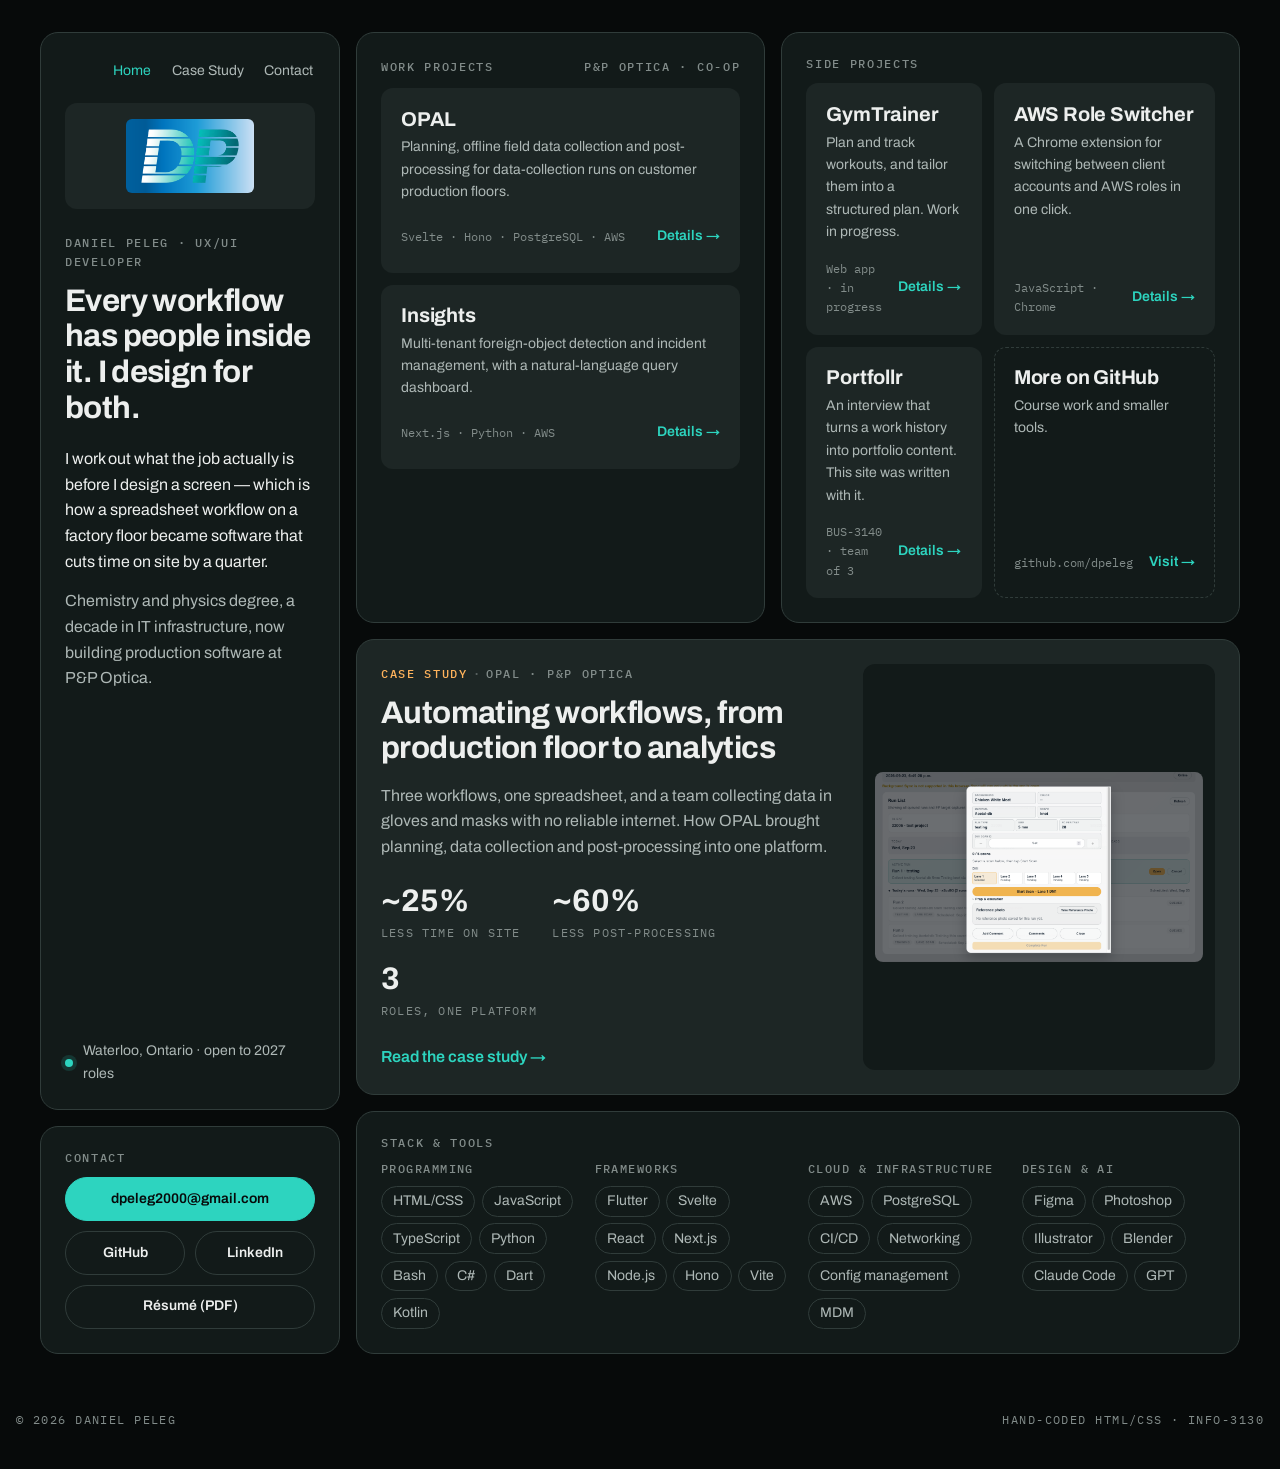
==== index.html @ dd7009cf "Portfolio Site - initial commit" ====
<!doctype html>
<html lang="en">
<head>
  <meta charset="utf-8">
  <meta name="viewport" content="width=device-width, initial-scale=1">
  <title>Daniel Peleg — UX/UI Developer | Workflow-first software, Waterloo ON</title>
  <meta name="description" content="Portfolio of Daniel Peleg, a UX/UI developer in Waterloo, Ontario. I work out what the job actually is before I design a screen — featured: OPAL, a platform that cut time on site by ~25% and post-processing by ~60%.">
  <meta name="author" content="Daniel Peleg">
  <meta name="theme-color" content="#070A0A">
  <link rel="canonical" href="https://dpeleg.github.io/">

  <!-- Open Graph / social preview -->
  <meta property="og:type" content="website">
  <meta property="og:title" content="Daniel Peleg — UX/UI Developer">
  <meta property="og:description" content="Every workflow has people inside it. I design for both. Featured case study: OPAL, from production floor to analytics.">
  <meta property="og:image" content="https://dpeleg.github.io/assets/img/og-image.png">
  <meta name="twitter:card" content="summary_large_image">

  <link rel="icon" href="assets/img/icon-32.png" sizes="32x32">
  <link rel="apple-touch-icon" href="assets/img/icon-180.png">

  <link rel="preconnect" href="https://fonts.googleapis.com">
  <link rel="preconnect" href="https://fonts.gstatic.com" crossorigin>
  <link rel="stylesheet" href="https://fonts.googleapis.com/css2?family=Archivo:wght@400;500;600;700&family=IBM+Plex+Mono:wght@400;500&display=swap">
  <link rel="stylesheet" href="css/styles.css">

  <script type="application/ld+json">
  {
    "@context": "https://schema.org",
    "@type": "Person",
    "name": "Daniel Peleg",
    "jobTitle": "UX/UI Developer",
    "address": { "@type": "PostalAddress", "addressLocality": "Waterloo", "addressRegion": "ON", "addressCountry": "CA" },
    "alumniOf": ["Conestoga College", "The Hebrew University of Jerusalem"],
    "knowsAbout": ["UX design", "Svelte", "React", "TypeScript", "Python", "AWS", "PostgreSQL", "Flutter"]
  }
  </script>
</head>
<body>
  <a class="skip-link" href="#main">Skip to main content</a>

  <div class="home">
    <!-- ============ Left rail: identity + contact ============ -->
    <div class="home__rail">
      <header class="panel identity">
        <nav class="mini-nav" aria-label="Primary">
          <ul>
            <li><a href="index.html" aria-current="page">Home</a></li>
            <li><a href="case-study.html">Case Study</a></li>
            <li><a href="#contact">Contact</a></li>
          </ul>
        </nav>

        <div class="identity__logo">
          <img src="assets/img/logo.png" width="480" height="280" alt="DP monogram logo">
        </div>

        <p class="label">Daniel Peleg · UX/UI developer</p>
        <h1>Every workflow has people inside it. I design for both.</h1>
        <p class="identity__lead">I work out what the job actually is before I design a screen — which is how a spreadsheet workflow on a factory floor became software that cuts time on site by a quarter.</p>
        <p class="identity__bg">Chemistry and physics degree, a decade in IT infrastructure, now building production software at P&amp;P Optica.</p>

        <p class="status">Waterloo, Ontario · open to 2027 roles</p>
      </header>

      <section class="panel contact" id="contact" aria-labelledby="contact-title">
        <h2 class="label" id="contact-title">Contact</h2>
        <a class="btn btn--primary btn--block" href="mailto:dpeleg2000@gmail.com">dpeleg2000@gmail.com</a>
        <div class="contact__row">
          <a class="btn" href="https://github.com/dpeleg" rel="me">GitHub</a>
          <a class="btn" href="https://www.linkedin.com/in/dpeleg2000/" rel="me">LinkedIn</a>
        </div>
        <a class="btn btn--block" href="assets/Daniel-Peleg-Resume.pdf" download>Résumé (PDF)</a>
      </section>
    </div>

    <!-- ============ Main: projects, case study, stack ============ -->
    <main class="home__main" id="main">
      <section class="panel" id="work" aria-labelledby="work-title">
        <div class="panel__head">
          <h2 class="label" id="work-title">Work projects</h2>
          <span class="label">P&amp;P Optica · co-op</span>
        </div>
        <div class="cards">
          <article class="card">
            <h3>OPAL</h3>
            <p>Planning, offline field data collection and post-processing for data-collection runs on customer production floors.</p>
            <div class="card__foot">
              <span class="card__meta">Svelte · Hono · PostgreSQL · AWS</span>
              <button class="card__open" type="button" data-dialog="project-opal" aria-haspopup="dialog">Details →<span class="visually-hidden"> about OPAL</span></button>
            </div>
          </article>
          <article class="card">
            <h3>Insights</h3>
            <p>Multi-tenant foreign-object detection and incident management, with a natural-language query dashboard.</p>
            <div class="card__foot">
              <span class="card__meta">Next.js · Python · AWS</span>
              <button class="card__open" type="button" data-dialog="project-insights" aria-haspopup="dialog">Details →<span class="visually-hidden"> about Insights</span></button>
            </div>
          </article>
        </div>
      </section>

      <section class="panel" aria-labelledby="side-title">
        <h2 class="label" id="side-title">Side projects</h2>
        <div class="cards cards--grid">
          <article class="card">
            <h3>GymTrainer</h3>
            <p>Plan and track workouts, and tailor them into a structured plan. Work in progress.</p>
            <div class="card__foot">
              <span class="card__meta">Web app · in progress</span>
              <button class="card__open" type="button" data-dialog="project-gymtrainer" aria-haspopup="dialog">Details →<span class="visually-hidden"> about GymTrainer</span></button>
            </div>
          </article>
          <article class="card">
            <h3>AWS Role Switcher</h3>
            <p>A Chrome extension for switching between client accounts and AWS roles in one click.</p>
            <div class="card__foot">
              <span class="card__meta">JavaScript · Chrome</span>
              <button class="card__open" type="button" data-dialog="project-aws-role-switcher" aria-haspopup="dialog">Details →<span class="visually-hidden"> about AWS Role Switcher</span></button>
            </div>
          </article>
          <article class="card">
            <h3>Portfollr</h3>
            <p>An interview that turns a work history into portfolio content. This site was written with it.</p>
            <div class="card__foot">
              <span class="card__meta">BUS-3140 · team of 3</span>
              <button class="card__open" type="button" data-dialog="project-portfollr" aria-haspopup="dialog">Details →<span class="visually-hidden"> about Portfollr</span></button>
            </div>
          </article>
          <article class="card card--more">
            <h3>More on GitHub</h3>
            <p>Course work and smaller tools.</p>
            <div class="card__foot">
              <span class="card__meta">github.com/dpeleg</span>
              <a class="card__open" href="https://github.com/dpeleg" rel="me">Visit →<span class="visually-hidden"> GitHub profile</span></a>
            </div>
          </article>
        </div>
      </section>

      <section class="panel panel--raised feature" aria-labelledby="feature-title">
        <div>
          <p class="label"><span class="label--amber">Case study</span><span class="sep">·</span>OPAL · P&amp;P Optica</p>
          <h2 id="feature-title">Automating workflows, from production floor to analytics</h2>
          <p class="feature__summary">Three workflows, one spreadsheet, and a team collecting data in gloves and masks with no reliable internet. How OPAL brought planning, data collection and post-processing into one platform.</p>
          <ul class="stats">
            <li><span class="stat__value">~25%</span><span class="stat__label">Less time on site</span></li>
            <li><span class="stat__value">~60%</span><span class="stat__label">Less post-processing</span></li>
            <li><span class="stat__value">3</span><span class="stat__label">Roles, one platform</span></li>
          </ul>
          <a class="link-arrow feature__link" href="case-study.html">Read the case study →</a>
        </div>
        <div class="feature__media">
          <img src="assets/case-study/opal-operator-wide.png" width="1162" height="673" loading="lazy"
               alt="OPAL operator view: the run dialog open over the day's run list.">
        </div>
      </section>

      <section class="panel stack-panel" aria-labelledby="stack-title">
        <h2 class="label" id="stack-title">Stack &amp; tools</h2>
        <div class="stack">
          <div>
            <h3>Programming</h3>
            <ul class="chips">
              <li>HTML/CSS</li><li>JavaScript</li><li>TypeScript</li><li>Python</li><li>Bash</li><li>C#</li><li>Dart</li><li>Kotlin</li>
            </ul>
          </div>
          <div>
            <h3>Frameworks</h3>
            <ul class="chips">
              <li>Flutter</li><li>Svelte</li><li>React</li><li>Next.js</li><li>Node.js</li><li>Hono</li><li>Vite</li>
            </ul>
          </div>
          <div>
            <h3>Cloud &amp; infrastructure</h3>
            <ul class="chips">
              <li>AWS</li><li>PostgreSQL</li><li>CI/CD</li><li>Networking</li><li>Config management</li><li>MDM</li>
            </ul>
          </div>
          <div>
            <h3>Design &amp; AI</h3>
            <ul class="chips">
              <li>Figma</li><li>Photoshop</li><li>Illustrator</li><li>Blender</li><li>Claude Code</li><li>GPT</li>
            </ul>
          </div>
        </div>
      </section>
    </main>
  </div>

  <footer class="site-footer">
    <span>© 2026 Daniel Peleg</span>
    <span>Hand-coded HTML/CSS · INFO-3130</span>
  </footer>

  <!-- ================= Project dialogs ================= -->

  <dialog class="project-dialog" id="project-opal" aria-labelledby="opal-title">
    <div class="dialog__inner">
      <div class="dialog__head">
        <p class="label">Work project<span class="sep">·</span>P&amp;P Optica</p>
        <h2 id="opal-title">OPAL</h2>
        <p>One internal platform for planning, on-site data collection and post-processing of training data.</p>
        <button class="dialog__close" type="button" data-close aria-label="Close OPAL details">
          <svg width="18" height="18" viewBox="0 0 18 18" aria-hidden="true"><path d="M3 3l12 12M15 3L3 15" stroke="currentColor" stroke-width="2" stroke-linecap="round"/></svg>
        </button>
      </div>
      <div class="dialog__body">
        <div class="gallery" data-gallery>
          <div class="gallery__main">
            <img src="assets/case-study/opal-operator-wide.png" width="1162" height="673" alt="OPAL operator view: the run dialog open over the day's run list.">
          </div>
          <ul class="gallery__thumbs">
            <li><button type="button" aria-pressed="true" data-caption="Operator · run screen"><img src="assets/case-study/opal-operator-wide.png" alt="Operator screen thumbnail" data-alt="OPAL operator view: the run dialog open over the day's run list." loading="lazy"></button></li>
            <li><button type="button" aria-pressed="false" data-caption="Planner · Plan Runs"><img src="assets/case-study/opal-planner-plan-runs.png" alt="Planner screen thumbnail" data-alt="OPAL planner Plan Runs screen with material rows and a Generate Runs panel." loading="lazy"></button></li>
            <li><button type="button" aria-pressed="false" data-caption="User flow map"><img src="assets/case-study/opal-user-flow.svg" alt="User flow map thumbnail" data-alt="OPAL user flow map across planning, offline collection, sync and post-processing." loading="lazy"></button></li>
          </ul>
          <p class="gallery__caption" aria-live="polite">Operator · run screen</p>
        </div>
        <div class="dialog__info">
          <p class="label">About</p>
          <p>Every customer project ran through three stages owned by three teams, connected by one spreadsheet. Operators filled it in by hand on production floors, in PPE, with little or no internet.</p>
          <p>I researched the real workflow, redesigned the database around it, built the cloud infrastructure and drove the planner and operator modules — offline-first, with automatic sync.</p>
          <dl class="facts">
            <div><dt>Role</dt><dd>Full-stack developer, UI/UX designer</dd></div>
            <div><dt>Stack</dt><dd><ul class="chips"><li>Svelte PWA</li><li>Hono</li><li>PostgreSQL</li><li>AWS</li><li>Playwright</li><li>Figma</li></ul></dd></div>
          </dl>
          <p class="label">Highlights</p>
          <ul class="highlights">
            <li>~25% less time at the customer site</li>
            <li>~60% less post-processing time</li>
            <li>Every on-site session logged, so recurring errors are visible</li>
          </ul>
        </div>
      </div>
      <div class="dialog__foot">
        <small>Internal tool · screens show test data only</small>
        <div class="dialog__actions">
          <a class="btn btn--primary" href="case-study.html">Read the case study</a>
          <button class="btn" type="button" data-close>Close</button>
        </div>
      </div>
    </div>
  </dialog>

  <dialog class="project-dialog" id="project-insights" aria-labelledby="insights-title">
    <div class="dialog__inner">
      <div class="dialog__head">
        <p class="label">Work project<span class="sep">·</span>P&amp;P Optica</p>
        <h2 id="insights-title">Insights</h2>
        <p>Multi-tenant foreign-object detection and incident management for food-processing customers.</p>
        <button class="dialog__close" type="button" data-close aria-label="Close Insights details">
          <svg width="18" height="18" viewBox="0 0 18 18" aria-hidden="true"><path d="M3 3l12 12M15 3L3 15" stroke="currentColor" stroke-width="2" stroke-linecap="round"/></svg>
        </button>
      </div>
      <div class="dialog__body">
        <div>
          <div class="placeholder-media">Proprietary information — this screen could not be published</div>
        </div>
        <div class="dialog__info">
          <p class="label">About</p>
          <p>Customers review detections from their inspection machines, follow each one from the incident list to its detail, and manage users by role. I worked across the backend and frontend.</p>
          <p>I led a natural-language query dashboard from concept to deployment, built a CSV bulk-upload feature with validation and error reporting, and an admin panel for bulk operations.</p>
          <dl class="facts">
            <div><dt>Role</dt><dd>Full-stack developer</dd></div>
            <div><dt>Stack</dt><dd><ul class="chips"><li>Next.js</li><li>TypeScript</li><li>Tailwind</li><li>Python</li><li>Lambda</li><li>Cognito</li><li>S3</li><li>CloudFormation</li></ul></dd></div>
          </dl>
          <p class="label">Lesson</p>
          <p>A data-retention feature built from a vague ticket taught me to run a design past every stakeholder before writing code — the habit I brought to OPAL.</p>
        </div>
      </div>
      <div class="dialog__foot">
        <small>Internal product · details limited</small>
        <div class="dialog__actions">
          <button class="btn" type="button" data-close>Close</button>
        </div>
      </div>
    </div>
  </dialog>


  <dialog class="project-dialog" id="project-aws-role-switcher" aria-labelledby="aws-title">
    <div class="dialog__inner">
      <div class="dialog__head">
        <p class="label">Side project · open source</p>
        <h2 id="aws-title">AWS Role Switcher</h2>
        <p>A Chrome extension that switches between client accounts and AWS roles without re-entering anything.</p>
        <button class="dialog__close" type="button" data-close aria-label="Close AWS Role Switcher details">
          <svg width="18" height="18" viewBox="0 0 18 18" aria-hidden="true"><path d="M3 3l12 12M15 3L3 15" stroke="currentColor" stroke-width="2" stroke-linecap="round"/></svg>
        </button>
      </div>
      <div class="dialog__body">
        <div><div class="placeholder-media">No screenshot · the extension needs a private roles file to show anything</div></div>
        <div class="dialog__info">
          <p class="label">About</p>
          <p>Switching between client accounts and AWS IAM roles by hand was slow and easy to get wrong, so I built a Chrome extension to do it in one click. I made it for my own use; it was then adopted by everyone in the software teams.</p>
          <p>I designed it with no company data inside: the accounts and roles are loaded from a simple JSON properties file, which is why it could go on GitHub.</p>
          <dl class="facts">
            <div><dt>Role</dt><dd>Sole developer</dd></div>
            <div><dt>Stack</dt><dd><ul class="chips"><li>JavaScript</li><li>Chrome Extensions</li><li>JSON config</li><li>AWS IAM</li></ul></dd></div>
          </dl>
        </div>
      </div>
      <div class="dialog__foot">
        <small>Open source · no company data in the repo</small>
        <div class="dialog__actions"><a class="btn btn--primary" href="https://github.com/dpeleg/aws-role-switcher" rel="noopener">View on GitHub</a><button class="btn" type="button" data-close>Close</button></div>
      </div>
    </div>
  </dialog>

  <dialog class="project-dialog" id="project-gymtrainer" aria-labelledby="gym-title">
    <div class="dialog__inner">
      <div class="dialog__head">
        <p class="label">Side project · work in progress</p>
        <h2 id="gym-title">GymTrainer</h2>
        <p>Plan and track gym (and other) workouts, and turn them into a structured plan you can tailor.</p>
        <button class="dialog__close" type="button" data-close aria-label="Close GymTrainer details">
          <svg width="18" height="18" viewBox="0 0 18 18" aria-hidden="true"><path d="M3 3l12 12M15 3L3 15" stroke="currentColor" stroke-width="2" stroke-linecap="round"/></svg>
        </button>
      </div>
      <div class="dialog__body">
        <div><div class="gallery__main"><img src="assets/projects/gymtrainer.png" width="486" height="612" loading="lazy" alt="GymTrainer workout screen: Day 2 of a 10-day plan, listing warm-up exercises with target sets and an Add set button for each, and Today, History and Plan tabs."></div></div>
        <div class="dialog__info">
          <p class="label">About</p>
          <p>A workout planner and tracker: build a structured plan, log each set as you go, and look back at your history. The plan is meant to adapt to you over time.</p>
          <p>Next step: an AI assistant that helps plan and adjust the workouts.</p>
          <dl class="facts">
            <div><dt>Status</dt><dd>Work in progress</dd></div>
            <div><dt>Views</dt><dd><ul class="chips"><li>Today</li><li>History</li><li>Plan</li></ul></dd></div>
          </dl>
        </div>
      </div>
      <div class="dialog__foot">
        <small>Personal project</small>
        <div class="dialog__actions"><button class="btn" type="button" data-close>Close</button></div>
      </div>
    </div>
  </dialog>

  <dialog class="project-dialog" id="project-portfollr" aria-labelledby="portfollr-title">
    <div class="dialog__inner">
      <div class="dialog__head">
        <p class="label">Course project<span class="sep">·</span>BUS-3140</p>
        <h2 id="portfollr-title">Portfollr</h2>
        <p>An interview that turns a work history into portfolio content.</p>
        <button class="dialog__close" type="button" data-close aria-label="Close Portfollr details">
          <svg width="18" height="18" viewBox="0 0 18 18" aria-hidden="true"><path d="M3 3l12 12M15 3L3 15" stroke="currentColor" stroke-width="2" stroke-linecap="round"/></svg>
        </button>
      </div>
      <div class="dialog__body">
        <div><div class="placeholder-media">Research and ideation stage · no screens yet</div></div>
        <div class="dialog__info">
          <p class="label">About</p>
          <p>Most people's best work is buried in tickets and reflections. Portfollr runs a structured interview and organises the answers into a positioning line, project stories and a case-study outline. The content of this site came out of a Portfollr interview.</p>
          <p>Portfollr is my concept for BUS-3140, IT Entrepreneurship. It was chosen as our team's project, and the three of us are now in the research and ideation stage.</p>
          <dl class="facts">
            <div><dt>Course</dt><dd>BUS-3140 · IT Entrepreneurship</dd></div>
            <div><dt>Team</dt><dd>3 · my concept</dd></div>
            <div><dt>Stage</dt><dd>Research and ideation</dd></div>
          </dl>
        </div>
      </div>
      <div class="dialog__foot">
        <small>Course project · concept stage</small>
        <div class="dialog__actions"><button class="btn" type="button" data-close>Close</button></div>
      </div>
    </div>
  </dialog>

  <script src="js/main.js" defer></script>
</body>
</html>
---- css/styles.css ----
/* =========================================================
   Daniel Peleg — Portfolio
   Hand-written CSS. Mobile first. No framework.
   1. Tokens  2. Base  3. Components  4. Home  5. Case study
   6. Project dialogs  7. Utilities / motion
   ========================================================= */

/* ---------- 1. Tokens ---------- */
:root {
  /* surfaces */
  --page: #070A0A;
  --panel: #121A19;
  --raised: #1D2625;
  --border: #303C3A;
  --divider: #222C2A;

  /* text */
  --text: #EDEFEE;       /* 15.31:1 on panel */
  --text-2: #AEB8B6;     /*  8.70:1 on panel */
  --text-mute: #828C8A;  /*  5.11:1 on panel — labels and metadata only */

  /* accents — teal = interactive, amber = artifacts / evidence */
  --teal: #2DD4BF;
  --teal-press: #14B8A6;
  --teal-light: #5EEAD4;
  --amber: #FFB35C;

  /* type — 1.25 scale on a 16px base */
  --font-sans: "Archivo", "Helvetica Neue", Arial, sans-serif;
  --font-mono: "IBM Plex Mono", "SFMono-Regular", Menlo, monospace;
  --fs-xs: 0.75rem;    /* 12 — mono labels */
  --fs-sm: 0.875rem;   /* 14 — captions, chips */
  --fs-base: 1rem;     /* 16 — body */
  --fs-md: 1.25rem;    /* 20 */
  --fs-lg: 1.5625rem;  /* 25 */
  --fs-xl: 1.953rem;   /* 31 */
  --fs-2xl: 2.441rem;  /* 39 */

  /* space & shape */
  --gap: 1rem;
  --pad: 1.5rem;
  --radius: 18px;
  --radius-sm: 12px;
  --max: 1440px;
}

/* ---------- 2. Base ---------- */
*, *::before, *::after { box-sizing: border-box; }
html { -webkit-text-size-adjust: 100%; scroll-padding-top: 1.5rem; }
body {
  margin: 0;
  background: var(--page);
  color: var(--text);
  font-family: var(--font-sans);
  font-size: var(--fs-base);
  line-height: 1.6;
  -webkit-font-smoothing: antialiased;
}
img, svg { display: block; max-width: 100%; height: auto; }
h1, h2, h3, h4 { margin: 0; line-height: 1.2; font-weight: 700; letter-spacing: -0.01em; }
p { margin: 0 0 0.9em; }
p:last-child { margin-bottom: 0; }
ul, ol { margin: 0; padding-left: 1.2em; }
a { color: var(--teal); text-underline-offset: 3px; }
a:hover { color: var(--teal-light); }
button { font: inherit; color: inherit; }

:focus-visible {
  outline: 3px solid var(--teal);
  outline-offset: 3px;
  border-radius: 6px;
}

.skip-link {
  position: absolute; left: 1rem; top: -4rem; z-index: 100;
  padding: 0.6rem 1rem; border-radius: 999px;
  background: var(--teal); color: var(--page); font-weight: 600; text-decoration: none;
}
.skip-link:focus { top: 1rem; }

.visually-hidden {
  position: absolute !important; width: 1px; height: 1px; overflow: hidden;
  clip: rect(0 0 0 0); clip-path: inset(50%); white-space: nowrap;
}

/* ---------- 3. Components ---------- */
.panel {
  background: var(--panel);
  border: 1px solid var(--border);
  border-radius: var(--radius);
  padding: var(--pad);
}
.panel--raised { background: var(--raised); }

/* mono label — section headings, metadata */
.label {
  font-family: var(--font-mono);
  font-size: var(--fs-xs);
  font-weight: 500;
  letter-spacing: 0.14em;
  text-transform: uppercase;
  color: var(--text-mute);
  margin: 0 0 0.75rem;
}
.label--amber { color: var(--amber); }
.label .sep { opacity: 0.6; margin: 0 0.4em; }

/* amber artifact label — signals a labelled UX artifact */
.artifact-label {
  display: inline-flex; align-items: center; gap: 0.5em;
  font-family: var(--font-mono); font-size: var(--fs-xs); font-weight: 500;
  letter-spacing: 0.14em; text-transform: uppercase; color: var(--amber);
}
.artifact-label::before {
  content: ""; width: 1.4em; height: 3px; border-radius: 2px; background: var(--amber);
}

.muted { color: var(--text-2); }

/* buttons */
.btn {
  display: inline-flex; align-items: center; justify-content: center; gap: 0.5em;
  min-height: 44px; padding: 0.6rem 1.25rem;
  border-radius: 999px; border: 1px solid var(--border);
  background: transparent; color: var(--text);
  font-weight: 600; font-size: var(--fs-sm); text-decoration: none;
  cursor: pointer; transition: background-color .15s, border-color .15s, color .15s;
}
.btn:hover { border-color: var(--teal); color: var(--teal); }
.btn--primary { background: var(--teal); border-color: var(--teal); color: var(--page); }
.btn--primary:hover { background: var(--teal-press); border-color: var(--teal-press); color: var(--page); }
.btn--block { width: 100%; }

.link-arrow {
  font-weight: 600; text-decoration: none; white-space: nowrap;
}
.link-arrow:hover { text-decoration: underline; }

/* chips */
.chips { display: flex; flex-wrap: wrap; gap: 0.4rem; list-style: none; padding: 0; margin: 0; }
.chips li {
  font-size: var(--fs-sm); color: var(--text-2);
  padding: 0.2rem 0.7rem; border: 1px solid var(--border); border-radius: 999px;
  transition: background-color .15s, color .15s;
}
.chips li:hover { background: var(--border); color: var(--text); }

/* stat */
.stats { display: flex; flex-wrap: wrap; gap: 1.25rem 2rem; list-style: none; padding: 0; margin: 0; }
.stats li, .section .stats li + li { margin: 0; max-width: none; }
.stat__value { display: block; font-size: var(--fs-xl); font-weight: 700; line-height: 1.1; color: var(--text); }
.stat__label { display: block; font-family: var(--font-mono); font-size: var(--fs-xs); letter-spacing: 0.1em; text-transform: uppercase; color: var(--text-mute); margin-top: 0.3rem; }

/* placeholder for content still to be supplied */
.todo {
  border: 1px dashed var(--text-mute);
  border-radius: var(--radius-sm);
  padding: 1rem 1.1rem;
  color: var(--text-2);
  font-size: var(--fs-sm);
  background: repeating-linear-gradient(135deg, transparent 0 10px, rgba(255,255,255,.015) 10px 20px);
}
.todo strong { color: var(--text); font-family: var(--font-mono); font-size: var(--fs-xs); letter-spacing: .1em; text-transform: uppercase; display: block; margin-bottom: .3rem; }

.placeholder-media {
  display: grid; place-items: center; text-align: center;
  background: var(--raised); border-radius: var(--radius-sm);
  color: var(--text-mute); font-family: var(--font-mono); font-size: var(--fs-xs);
  letter-spacing: .1em; text-transform: uppercase; padding: 1rem;
  aspect-ratio: 16 / 10;
}

.site-footer {
  max-width: var(--max); margin: 0 auto; padding: 1.5rem 1rem 2.5rem;
  display: flex; flex-wrap: wrap; justify-content: space-between; gap: .5rem;
  font-family: var(--font-mono); font-size: var(--fs-xs); letter-spacing: .12em; text-transform: uppercase; color: var(--text-mute);
}

/* ---------- 4. Home ---------- */
.home {
  max-width: var(--max); margin: 0 auto; padding: 1rem;
  display: grid; gap: var(--gap);
}
.home__rail, .home__main { display: grid; gap: var(--gap); align-content: start; min-width: 0; grid-template-columns: minmax(0, 1fr); }

/* identity */
.identity { display: flex; flex-direction: column; }
.mini-nav { display: flex; align-items: center; justify-content: flex-end; gap: 1rem; margin-bottom: 1.25rem; }
.mini-nav ul { display: flex; gap: 1.1rem; list-style: none; margin: 0; padding: 0; }
.mini-nav a { color: var(--text-2); text-decoration: none; font-size: var(--fs-sm); padding: .6rem .1rem; }
.mini-nav a:hover, .mini-nav a[aria-current="page"] { color: var(--teal); }
.identity__logo {
  background: var(--raised); border-radius: var(--radius-sm);
  padding: 1rem; display: grid; place-items: center; margin-bottom: 1.5rem;
}
.identity__logo img { width: 128px; border-radius: 6px; }
.identity h1 { font-size: var(--fs-xl); line-height: 1.14; letter-spacing: -0.02em; margin-bottom: 1.25rem; }
.identity__lead { color: var(--text); }
.identity__bg { color: var(--text-2); }
.status { display: flex; align-items: center; gap: .6rem; margin-top: auto; padding-top: 1.25rem; font-size: var(--fs-sm); color: var(--text-2); }
.status::before { content: ""; flex: none; width: 8px; height: 8px; border-radius: 50%; background: var(--teal); box-shadow: 0 0 0 4px rgba(45,212,191,.15); }

/* contact */
.contact__row { display: grid; grid-template-columns: 1fr 1fr; gap: .6rem; margin: .6rem 0; }

/* project cards */
.panel__head { display: flex; justify-content: space-between; align-items: baseline; gap: 1rem; }
.cards { display: grid; gap: .75rem; }
.card {
  position: relative;
  display: flex; flex-direction: column; gap: .35rem;
  background: var(--raised); border: 1px solid transparent; border-radius: var(--radius-sm);
  padding: 1.1rem 1.2rem; min-height: 8.5rem;
  transition: border-color .15s;
}
.card:hover { border-color: var(--border); }
.card h3 { font-size: var(--fs-md); }
.card p { color: var(--text-2); font-size: var(--fs-sm); margin: 0; }
.card__foot { display: flex; justify-content: space-between; align-items: center; gap: 1rem; margin-top: auto; padding-top: .6rem; }
.card__meta { font-family: var(--font-mono); font-size: var(--fs-xs); color: var(--text-mute); }
/* the whole card is clickable via the button's pseudo-element */
.card__open {
  background: none; border: 0; padding: .4rem 0; cursor: pointer;
  color: var(--teal); font-weight: 600; font-size: var(--fs-sm); white-space: nowrap;
}
.card__open::after { content: ""; position: absolute; inset: 0; border-radius: inherit; }
.card__open:hover { color: var(--teal-light); }
.card__open:focus-visible { outline: none; }
.card:has(.card__open:focus-visible) { outline: 3px solid var(--teal); outline-offset: 3px; }

/* featured case study */
.feature { display: grid; gap: 1.5rem; position: relative; transition: border-color .15s, background-color .15s; }
/* whole case-study panel is clickable: the link's pseudo-element covers the panel */
.feature__link::after { content: ""; position: absolute; inset: 0; border-radius: var(--radius); }
.feature__link:focus-visible { outline: none; }
.feature:hover { border-color: var(--teal); }
.feature:hover .feature__link { text-decoration: underline; }
.feature:has(.feature__link:focus-visible) { outline: 3px solid var(--teal); outline-offset: 3px; }
.feature h2 { font-size: var(--fs-xl); line-height: 1.14; letter-spacing: -0.02em; max-width: 22ch; margin-bottom: 1rem; }
.feature__summary { color: var(--text-2); max-width: 52ch; }
.feature .stats { margin: 1.5rem 0; }
.feature__media {
  background: var(--panel); border-radius: var(--radius-sm); padding: .75rem;
  display: grid; place-items: center; overflow: hidden;
}
.feature__media img { width: 100%; border-radius: 8px; }

/* stack */
.stack { display: grid; gap: 1.25rem; }
.stack h3 { font-family: var(--font-mono); font-size: var(--fs-xs); font-weight: 500; letter-spacing: .12em; text-transform: uppercase; color: var(--text-mute); margin-bottom: .6rem; }

/* home breakpoints */
@media (min-width: 700px) {
  .home { padding: 1.5rem; }
  .home__rail { grid-template-columns: 1fr 1fr; }
  .cards--grid { grid-template-columns: 1fr 1fr; }
  .stack { grid-template-columns: repeat(2, 1fr); }
}
@media (min-width: 1000px) {
  .home__main { grid-template-columns: 1fr 1.06fr; }
  .home__main > .feature, .home__main > .stack-panel { grid-column: 1 / -1; }
  .feature { grid-template-columns: 1.3fr 1fr; align-items: stretch; }
  .stack { grid-template-columns: repeat(4, 1fr); }
}
@media (min-width: 1200px) {
  .home { grid-template-columns: 300px 1fr; padding: 2rem 2.5rem; }
  .home__rail { grid-template-columns: 1fr; grid-template-rows: 1fr auto; }
}

/* ---------- 5. Case study ---------- */
.topbar-wrap { max-width: var(--max); margin: 0 auto; padding: 1rem 1rem 0; }
.topbar {
  display: flex; align-items: center; justify-content: space-between; gap: 1rem;
  padding: .6rem .75rem .6rem 1rem; border-radius: 16px;
}
.brand { display: flex; align-items: center; gap: .7rem; color: var(--text); text-decoration: none; font-weight: 600; }
.brand img { width: 44px; border-radius: 4px; }
.topbar nav ul { display: flex; align-items: center; gap: .25rem 1.1rem; list-style: none; margin: 0; padding: 0; }
.topbar nav a:not(.btn) { color: var(--text-2); text-decoration: none; font-size: var(--fs-sm); padding: .6rem .1rem; }
.topbar nav a:not(.btn):hover, .topbar nav a[aria-current="page"] { color: var(--teal); }
.topbar .btn { min-height: 40px; }

.progress { height: 3px; background: var(--divider); margin-top: .9rem; border-radius: 2px; overflow: hidden; }
.progress span { display: block; height: 100%; width: 0; background: var(--teal); }

.cs { max-width: var(--max); margin: 0 auto; padding: 1rem; display: grid; gap: var(--gap); }

.cs-hero { display: grid; gap: 1.5rem; }
.cs-hero h1 { font-size: var(--fs-xl); line-height: 1.12; letter-spacing: -0.02em; max-width: 26ch; margin-bottom: 1rem; }
.cs-hero__sub { color: var(--text-2); max-width: 60ch; font-size: var(--fs-md); line-height: 1.5; }
.meta { display: grid; grid-template-columns: repeat(auto-fit, minmax(170px, 1fr)); gap: 1rem 1.5rem; margin: 1.5rem 0 0; padding-top: 1.25rem; border-top: 1px solid var(--divider); }
.meta dt { font-family: var(--font-mono); font-size: var(--fs-xs); letter-spacing: .12em; text-transform: uppercase; color: var(--text-mute); }
.meta dd { margin: .2rem 0 0; font-size: var(--fs-sm); color: var(--text-2); }

.cs-body { display: grid; gap: var(--gap); grid-template-columns: minmax(0, 1fr); }
.cs > * { min-width: 0; }
.cs-rail { display: grid; gap: .75rem; align-content: start; }
.toc summary { cursor: pointer; list-style: none; }
.toc summary::-webkit-details-marker { display: none; }
.toc summary .label { margin: 0; display: flex; justify-content: space-between; }
.toc summary .label::after { content: "+"; }
.toc[open] summary .label::after { content: "–"; }
.toc ol { list-style: none; padding: 0; margin: .75rem 0 0; border-left: 2px solid var(--divider); }
.toc a {
  display: flex; gap: .6rem; padding: .35rem .75rem; margin-left: -2px;
  border-left: 2px solid transparent;
  color: var(--text-2); text-decoration: none; font-size: var(--fs-sm);
}
.toc a span { font-family: var(--font-mono); font-size: var(--fs-xs); color: var(--text-mute); padding-top: .15em; }
.toc a:hover { color: var(--text); }
.toc a.is-active { color: var(--text); border-left-color: var(--teal); }
.toc a.is-active span { color: var(--teal); }
.artifact-index ul { list-style: none; padding: 0; margin: .5rem 0 0; font-size: var(--fs-sm); }
.artifact-index li + li { margin-top: .35rem; }
.artifact-index a { color: var(--text-2); text-decoration: none; }
.artifact-index a:hover { color: var(--teal); }
.back-link { display: block; padding: .7rem 1rem; border-radius: 999px; text-decoration: none; font-size: var(--fs-sm); }

.cs-main { display: grid; gap: var(--gap); min-width: 0; grid-template-columns: minmax(0, 1fr); }
.section { scroll-margin-top: 1.5rem; }
.section__head { display: flex; align-items: baseline; gap: .8rem; margin-bottom: 1.1rem; }
.section__num { font-family: var(--font-mono); font-size: var(--fs-xs); color: var(--text-mute); letter-spacing: .1em; }
.section h2 { font-size: var(--fs-lg); }
.section h3 { font-size: var(--fs-md); margin: 1.75rem 0 .75rem; }
.section p, .section li { color: var(--text-2); max-width: 72ch; }
.section p strong, .section li strong { color: var(--text); }
.section ol li + li, .section ul li + li { margin-top: .4rem; }
.section .stats { margin-top: 1.5rem; }

.grid-3 { display: grid; gap: .75rem; }
.grid-2 { display: grid; gap: 1rem; }
.tile { background: var(--raised); border-radius: var(--radius-sm); padding: 1rem 1.1rem; }
.tile h4 { font-size: var(--fs-base); margin-bottom: .35rem; color: var(--text); }
.tile p { font-size: var(--fs-sm); margin: 0; }

.quote {
  margin: 0 0 1.5rem; padding: .2rem 0 .2rem 1.2rem; border-left: 3px solid var(--teal);
  font-size: var(--fs-md); line-height: 1.45; font-weight: 600; color: var(--text); max-width: 60ch;
}
.goal dt { font-family: var(--font-mono); font-size: var(--fs-xs); letter-spacing: .12em; text-transform: uppercase; color: var(--text-mute); margin-bottom: .3rem; }
.goal dd { margin: 0; color: var(--text-2); }

/* artifacts / figures */
.figure { margin: 1.5rem 0 0; background: var(--raised); border-radius: var(--radius-sm); padding: 1rem; }
.figure__head { display: flex; flex-wrap: wrap; justify-content: space-between; align-items: center; gap: .5rem 1rem; margin-bottom: .9rem; }
.figure__scroll { overflow-x: auto; border-radius: 8px; }
.figure__scroll img { min-width: 760px; width: 100%; }
.figure figcaption { font-size: var(--fs-sm); color: var(--text-mute); margin-top: .75rem; }
.figure__open { font-size: var(--fs-sm); }

.flow { display: flex; flex-wrap: wrap; gap: .5rem; list-style: none; padding: 0; margin: 0; }

.fidelity { display: grid; gap: .75rem; }
.fidelity figure { margin: 0; }
.fidelity .placeholder-media { aspect-ratio: 16 / 10; }
.fidelity figcaption { margin-top: .4rem; font-size: var(--fs-sm); color: var(--text-2); }
.fidelity figcaption b { color: var(--text); }

.table-wrap { overflow-x: auto; margin-top: 1rem; }
table { border-collapse: collapse; width: 100%; font-size: var(--fs-sm); min-width: 560px; }
th, td { text-align: left; padding: .65rem .75rem; border-bottom: 1px solid var(--divider); vertical-align: top; }
th { font-family: var(--font-mono); font-size: var(--fs-xs); font-weight: 500; letter-spacing: .1em; text-transform: uppercase; color: var(--text-mute); }
td { color: var(--text-2); }
td:first-child { color: var(--text); }

.steps { counter-reset: step; list-style: none; padding: 0; display: grid; gap: .75rem; }
.steps li { counter-increment: step; background: var(--raised); border-radius: var(--radius-sm); padding: 1rem 1.1rem 1rem 3.2rem; position: relative; max-width: none; }
.steps li::before { content: counter(step, decimal-leading-zero); position: absolute; left: 1.1rem; top: 1rem; font-family: var(--font-mono); font-size: var(--fs-xs); color: var(--text-mute); }
.steps li + li { margin-top: 0; }

.pull { font-size: var(--fs-lg); line-height: 1.3; font-weight: 700; color: var(--text); max-width: 30ch; margin-bottom: 1rem; }

.cs-foot { display: flex; flex-wrap: wrap; align-items: center; justify-content: space-between; gap: 1rem; }
.cs-foot p { margin: 0; font-size: var(--fs-md); font-weight: 700; }

@media (min-width: 700px) {
  .topbar-wrap, .cs { padding-left: 1.5rem; padding-right: 1.5rem; }
  .grid-3 { grid-template-columns: repeat(3, 1fr); }
  .grid-2 { grid-template-columns: 1fr 1fr; }
  .fidelity { grid-template-columns: repeat(3, 1fr); }
  .cs-hero h1 { font-size: var(--fs-2xl); }
}
@media (min-width: 1000px) {
  .cs-hero { grid-template-columns: 1fr 380px; align-items: start; }
  .cs-body { grid-template-columns: 240px minmax(0, 1fr); align-items: start; }
  .cs-rail { position: sticky; top: 1rem; max-height: calc(100vh - 2rem); overflow: auto; }
  .toc summary { pointer-events: none; }
  .toc summary .label::after, .toc[open] summary .label::after { content: none; }
  .section { padding: 2rem; }
}
@media (max-width: 699px) {
  .topbar nav li:not(:last-child) { display: none; }
}

/* case-study images: hero, wireframes, key screens */
.cs-hero__media { margin: 0; background: var(--raised); border-radius: var(--radius-sm); padding: .6rem; }
.cs-hero__media img { border-radius: 8px; width: 100%; }
.wf-pair { display: grid; gap: .75rem; margin-bottom: .75rem; }
.wf-pair figure, .wf-wide, .key-screens figure { margin: 0; }
.wf-pair img, .wf-wide img, .key-screens img { width: 100%; border-radius: 8px; background: var(--panel); }
.wf-pair a, .wf-wide a, .key-screens a { display: block; border-radius: 8px; }
.wf-wide { margin-bottom: .75rem; }
.wf-pair figcaption, .wf-wide figcaption, .key-screens figcaption { margin-top: .4rem; font-size: var(--fs-sm); color: var(--text-2); }
.wf-pair figcaption b, .wf-wide figcaption b, .key-screens figcaption b { color: var(--text); }
.key-screens { display: grid; gap: 1.25rem; }
@media (min-width: 700px) {
  .wf-pair { grid-template-columns: 1fr 1fr; align-items: start; }
}
@media (min-width: 1000px) {
  .key-screens { grid-template-columns: 1.4fr 1fr; align-items: start; }
}

.sketches { display: grid; gap: .75rem; }
.sketches figure { margin: 0; }
.sketches img { width: 100%; border-radius: 8px; background: #fff; }
.sketches a { display: block; border-radius: 8px; }
.sketches figcaption { margin-top: .4rem; font-size: var(--fs-sm); color: var(--text-2); }
.sketches figcaption b { color: var(--text); }
@media (min-width: 700px) { .sketches { grid-template-columns: repeat(3, 1fr); } }

.card--more { background: transparent; border: 1px dashed var(--border); }
a.card__open { text-decoration: none; }
.key-screens__missing { margin: 1rem 0 0; }
.key-screens__missing .placeholder-media { aspect-ratio: auto; min-height: 5rem; }

/* ---------- 6. Project dialogs ---------- */
.project-dialog {
  width: min(1100px, calc(100vw - 2rem));
  max-height: calc(100dvh - 2rem);
  padding: 0; border: 1px solid var(--border); border-radius: 24px;
  background: var(--panel); color: var(--text);
  box-shadow: 0 30px 80px rgba(0,0,0,.6);
}
.project-dialog::backdrop { background: rgba(0,0,0,.72); }
.project-dialog[open] { animation: pop .18s ease-out; }
@keyframes pop { from { opacity: 0; transform: translateY(8px) scale(.99); } }

.dialog__inner { display: flex; flex-direction: column; max-height: calc(100dvh - 2rem); }
.dialog__head { position: relative; padding: 1.5rem 4.5rem 1.25rem 1.5rem; border-bottom: 1px solid var(--divider); }
.dialog__head h2 { font-size: var(--fs-xl); margin-bottom: .4rem; }
.dialog__head p { color: var(--text-2); margin: 0; max-width: 60ch; }
.dialog__close {
  position: absolute; top: 1.1rem; right: 1.1rem;
  width: 44px; height: 44px; border-radius: 50%;
  display: grid; place-items: center; cursor: pointer;
  background: var(--raised); border: 1px solid var(--border); color: var(--text);
}
.dialog__close:hover { border-color: var(--teal); color: var(--teal); }
.dialog__body { overflow: auto; padding: 1.5rem; display: grid; gap: 1.5rem; }
.dialog__foot {
  display: flex; flex-wrap: wrap; align-items: center; justify-content: space-between; gap: .75rem;
  padding: 1rem 1.5rem; border-top: 1px solid var(--divider);
}
.dialog__foot small { color: var(--text-mute); font-family: var(--font-mono); font-size: var(--fs-xs); }
.dialog__actions { display: flex; gap: .6rem; margin-left: auto; }

.gallery__main { background: var(--raised); border-radius: var(--radius-sm); padding: .6rem; }
.gallery__main img { width: 100%; border-radius: 8px; }
.gallery__main img { max-height: 60vh; object-fit: contain; }
.gallery__thumbs { display: grid; grid-template-columns: repeat(3, 1fr); gap: .6rem; margin-top: .6rem; list-style: none; padding: 0; }
.gallery__thumbs button {
  width: 100%; padding: .4rem; cursor: pointer;
  background: var(--raised); border: 1px solid var(--border); border-radius: 10px;
}
.gallery__thumbs button[aria-pressed="true"] { border-color: var(--teal); }
.gallery__thumbs img { width: 100%; aspect-ratio: 16/9; object-fit: cover; border-radius: 6px; }
.gallery__caption { font-size: var(--fs-sm); color: var(--text-mute); margin-top: .5rem; }

.dialog__info p { color: var(--text-2); }
.facts { display: grid; gap: .9rem; margin: 1.25rem 0; }
.facts dt { font-family: var(--font-mono); font-size: var(--fs-xs); letter-spacing: .12em; text-transform: uppercase; color: var(--text-mute); margin-bottom: .25rem; }
.facts dd { margin: 0; color: var(--text); }
.highlights { color: var(--text-2); }
.highlights li + li { margin-top: .3rem; }

@media (min-width: 800px) {
  .dialog__body { grid-template-columns: 1.45fr 1fr; padding: 1.75rem; }
  .dialog__head { padding: 1.75rem 5rem 1.25rem 1.75rem; }
  .dialog__foot { padding: 1.1rem 1.75rem; }
}

/* ---------- 7. Motion ---------- */
@media (prefers-reduced-motion: reduce) {
  *, *::before, *::after { animation: none !important; transition: none !important; scroll-behavior: auto !important; }
}
@media (prefers-reduced-motion: no-preference) {
  html { scroll-behavior: smooth; }
}
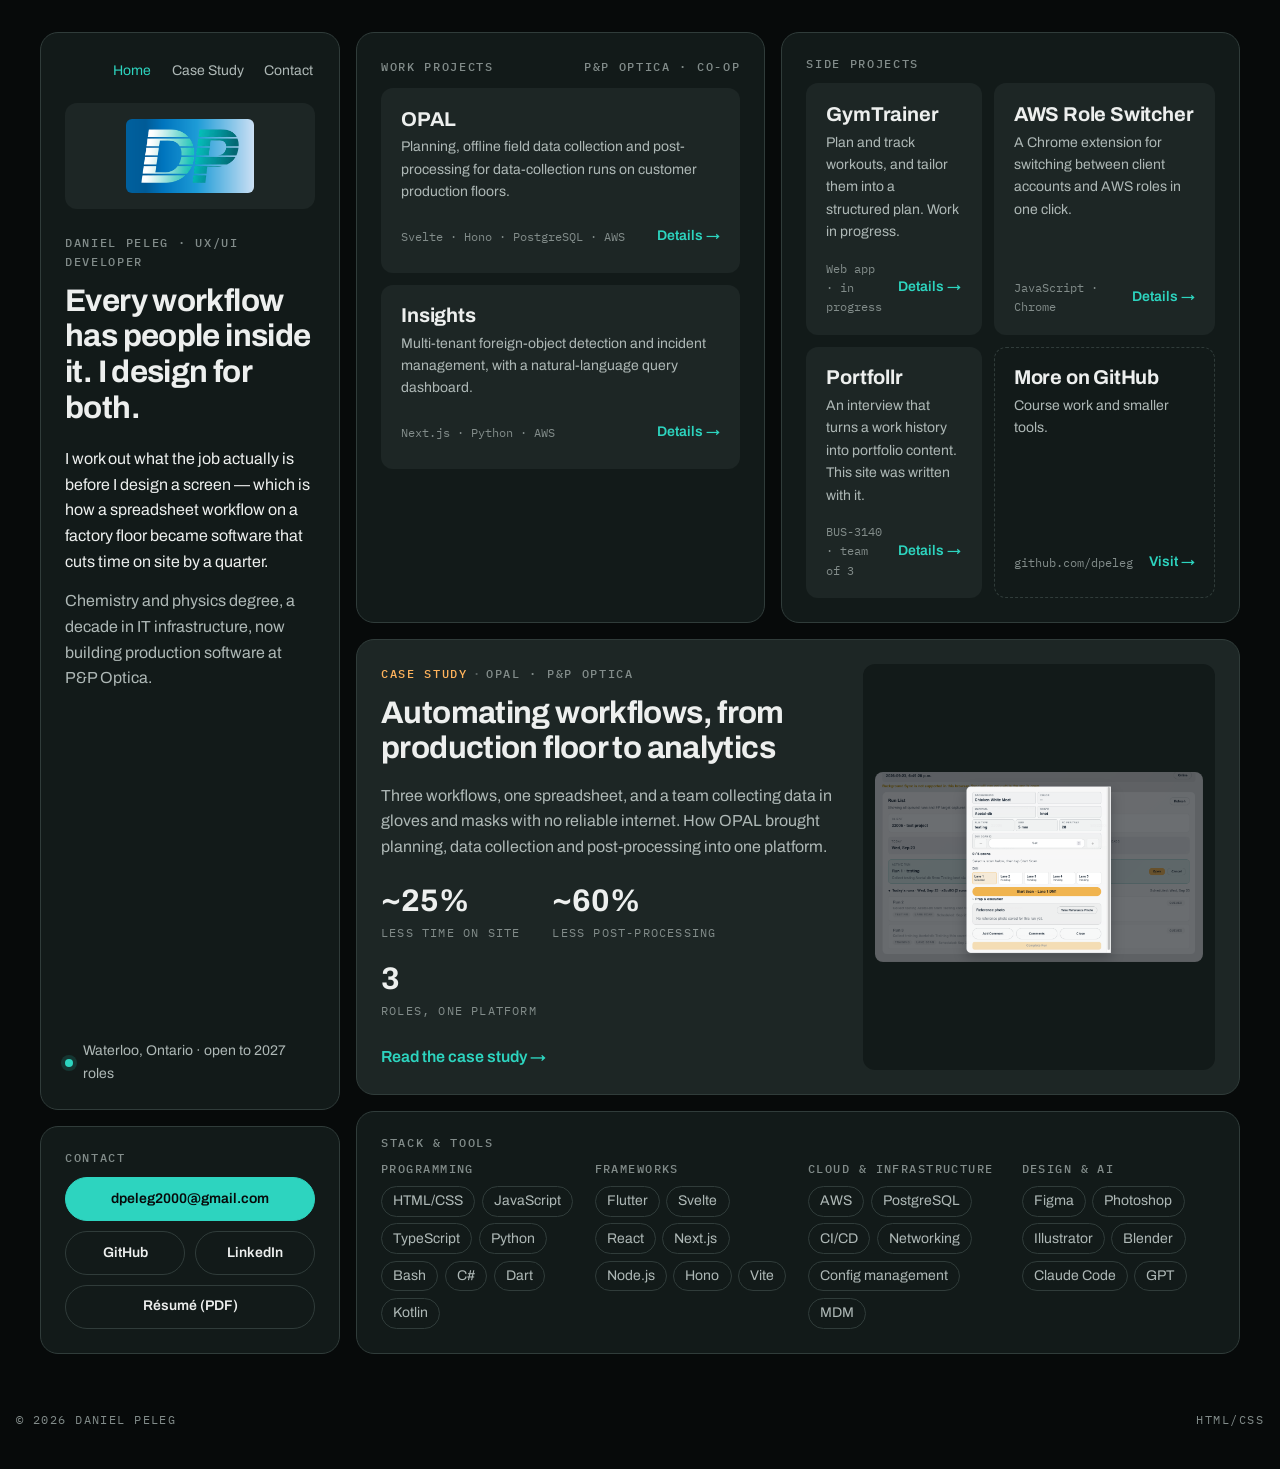
==== commit c088467e: "updated footer text" ====
--- a/index.html
+++ b/index.html
@@ -1,10 +1,12 @@
 <!doctype html>
 <html lang="en">
+
 <head>
   <meta charset="utf-8">
   <meta name="viewport" content="width=device-width, initial-scale=1">
   <title>Daniel Peleg — UX/UI Developer | Workflow-first software, Waterloo ON</title>
-  <meta name="description" content="Portfolio of Daniel Peleg, a UX/UI developer in Waterloo, Ontario. I work out what the job actually is before I design a screen — featured: OPAL, a platform that cut time on site by ~25% and post-processing by ~60%.">
+  <meta name="description"
+    content="Portfolio of Daniel Peleg, a UX/UI developer in Waterloo, Ontario. I work out what the job actually is before I design a screen — featured: OPAL, a platform that cut time on site by ~25% and post-processing by ~60%.">
   <meta name="author" content="Daniel Peleg">
   <meta name="theme-color" content="#070A0A">
   <link rel="canonical" href="https://dpeleg.github.io/">
@@ -12,7 +14,8 @@
   <!-- Open Graph / social preview -->
   <meta property="og:type" content="website">
   <meta property="og:title" content="Daniel Peleg — UX/UI Developer">
-  <meta property="og:description" content="Every workflow has people inside it. I design for both. Featured case study: OPAL, from production floor to analytics.">
+  <meta property="og:description"
+    content="Every workflow has people inside it. I design for both. Featured case study: OPAL, from production floor to analytics.">
   <meta property="og:image" content="https://dpeleg.github.io/assets/img/og-image.png">
   <meta name="twitter:card" content="summary_large_image">
 
@@ -21,7 +24,8 @@
 
   <link rel="preconnect" href="https://fonts.googleapis.com">
   <link rel="preconnect" href="https://fonts.gstatic.com" crossorigin>
-  <link rel="stylesheet" href="https://fonts.googleapis.com/css2?family=Archivo:wght@400;500;600;700&family=IBM+Plex+Mono:wght@400;500&display=swap">
+  <link rel="stylesheet"
+    href="https://fonts.googleapis.com/css2?family=Archivo:wght@400;500;600;700&family=IBM+Plex+Mono:wght@400;500&display=swap">
   <link rel="stylesheet" href="css/styles.css">
 
   <script type="application/ld+json">
@@ -36,6 +40,7 @@
   }
   </script>
 </head>
+
 <body>
   <a class="skip-link" href="#main">Skip to main content</a>
 
@@ -57,8 +62,10 @@
 
         <p class="label">Daniel Peleg · UX/UI developer</p>
         <h1>Every workflow has people inside it. I design for both.</h1>
-        <p class="identity__lead">I work out what the job actually is before I design a screen — which is how a spreadsheet workflow on a factory floor became software that cuts time on site by a quarter.</p>
-        <p class="identity__bg">Chemistry and physics degree, a decade in IT infrastructure, now building production software at P&amp;P Optica.</p>
+        <p class="identity__lead">I work out what the job actually is before I design a screen — which is how a
+          spreadsheet workflow on a factory floor became software that cuts time on site by a quarter.</p>
+        <p class="identity__bg">Chemistry and physics degree, a decade in IT infrastructure, now building production
+          software at P&amp;P Optica.</p>
 
         <p class="status">Waterloo, Ontario · open to 2027 roles</p>
       </header>
@@ -84,18 +91,22 @@
         <div class="cards">
           <article class="card">
             <h3>OPAL</h3>
-            <p>Planning, offline field data collection and post-processing for data-collection runs on customer production floors.</p>
+            <p>Planning, offline field data collection and post-processing for data-collection runs on customer
+              production floors.</p>
             <div class="card__foot">
               <span class="card__meta">Svelte · Hono · PostgreSQL · AWS</span>
-              <button class="card__open" type="button" data-dialog="project-opal" aria-haspopup="dialog">Details →<span class="visually-hidden"> about OPAL</span></button>
+              <button class="card__open" type="button" data-dialog="project-opal" aria-haspopup="dialog">Details →<span
+                  class="visually-hidden"> about OPAL</span></button>
             </div>
           </article>
           <article class="card">
             <h3>Insights</h3>
-            <p>Multi-tenant foreign-object detection and incident management, with a natural-language query dashboard.</p>
+            <p>Multi-tenant foreign-object detection and incident management, with a natural-language query dashboard.
+            </p>
             <div class="card__foot">
               <span class="card__meta">Next.js · Python · AWS</span>
-              <button class="card__open" type="button" data-dialog="project-insights" aria-haspopup="dialog">Details →<span class="visually-hidden"> about Insights</span></button>
+              <button class="card__open" type="button" data-dialog="project-insights" aria-haspopup="dialog">Details
+                →<span class="visually-hidden"> about Insights</span></button>
             </div>
           </article>
         </div>
@@ -109,7 +120,8 @@
             <p>Plan and track workouts, and tailor them into a structured plan. Work in progress.</p>
             <div class="card__foot">
               <span class="card__meta">Web app · in progress</span>
-              <button class="card__open" type="button" data-dialog="project-gymtrainer" aria-haspopup="dialog">Details →<span class="visually-hidden"> about GymTrainer</span></button>
+              <button class="card__open" type="button" data-dialog="project-gymtrainer" aria-haspopup="dialog">Details
+                →<span class="visually-hidden"> about GymTrainer</span></button>
             </div>
           </article>
           <article class="card">
@@ -117,7 +129,8 @@
             <p>A Chrome extension for switching between client accounts and AWS roles in one click.</p>
             <div class="card__foot">
               <span class="card__meta">JavaScript · Chrome</span>
-              <button class="card__open" type="button" data-dialog="project-aws-role-switcher" aria-haspopup="dialog">Details →<span class="visually-hidden"> about AWS Role Switcher</span></button>
+              <button class="card__open" type="button" data-dialog="project-aws-role-switcher"
+                aria-haspopup="dialog">Details →<span class="visually-hidden"> about AWS Role Switcher</span></button>
             </div>
           </article>
           <article class="card">
@@ -125,7 +138,8 @@
             <p>An interview that turns a work history into portfolio content. This site was written with it.</p>
             <div class="card__foot">
               <span class="card__meta">BUS-3140 · team of 3</span>
-              <button class="card__open" type="button" data-dialog="project-portfollr" aria-haspopup="dialog">Details →<span class="visually-hidden"> about Portfollr</span></button>
+              <button class="card__open" type="button" data-dialog="project-portfollr" aria-haspopup="dialog">Details
+                →<span class="visually-hidden"> about Portfollr</span></button>
             </div>
           </article>
           <article class="card card--more">
@@ -133,7 +147,8 @@
             <p>Course work and smaller tools.</p>
             <div class="card__foot">
               <span class="card__meta">github.com/dpeleg</span>
-              <a class="card__open" href="https://github.com/dpeleg" rel="me">Visit →<span class="visually-hidden"> GitHub profile</span></a>
+              <a class="card__open" href="https://github.com/dpeleg" rel="me">Visit →<span class="visually-hidden">
+                  GitHub profile</span></a>
             </div>
           </article>
         </div>
@@ -141,9 +156,12 @@
 
       <section class="panel panel--raised feature" aria-labelledby="feature-title">
         <div>
-          <p class="label"><span class="label--amber">Case study</span><span class="sep">·</span>OPAL · P&amp;P Optica</p>
+          <p class="label"><span class="label--amber">Case study</span><span class="sep">·</span>OPAL · P&amp;P Optica
+          </p>
           <h2 id="feature-title">Automating workflows, from production floor to analytics</h2>
-          <p class="feature__summary">Three workflows, one spreadsheet, and a team collecting data in gloves and masks with no reliable internet. How OPAL brought planning, data collection and post-processing into one platform.</p>
+          <p class="feature__summary">Three workflows, one spreadsheet, and a team collecting data in gloves and masks
+            with no reliable internet. How OPAL brought planning, data collection and post-processing into one platform.
+          </p>
           <ul class="stats">
             <li><span class="stat__value">~25%</span><span class="stat__label">Less time on site</span></li>
             <li><span class="stat__value">~60%</span><span class="stat__label">Less post-processing</span></li>
@@ -153,7 +171,7 @@
         </div>
         <div class="feature__media">
           <img src="assets/case-study/opal-operator-wide.png" width="1162" height="673" loading="lazy"
-               alt="OPAL operator view: the run dialog open over the day's run list.">
+            alt="OPAL operator view: the run dialog open over the day's run list.">
         </div>
       </section>
 
@@ -163,25 +181,48 @@
           <div>
             <h3>Programming</h3>
             <ul class="chips">
-              <li>HTML/CSS</li><li>JavaScript</li><li>TypeScript</li><li>Python</li><li>Bash</li><li>C#</li><li>Dart</li><li>Kotlin</li>
+              <li>HTML/CSS</li>
+              <li>JavaScript</li>
+              <li>TypeScript</li>
+              <li>Python</li>
+              <li>Bash</li>
+              <li>C#</li>
+              <li>Dart</li>
+              <li>Kotlin</li>
             </ul>
           </div>
           <div>
             <h3>Frameworks</h3>
             <ul class="chips">
-              <li>Flutter</li><li>Svelte</li><li>React</li><li>Next.js</li><li>Node.js</li><li>Hono</li><li>Vite</li>
+              <li>Flutter</li>
+              <li>Svelte</li>
+              <li>React</li>
+              <li>Next.js</li>
+              <li>Node.js</li>
+              <li>Hono</li>
+              <li>Vite</li>
             </ul>
           </div>
           <div>
             <h3>Cloud &amp; infrastructure</h3>
             <ul class="chips">
-              <li>AWS</li><li>PostgreSQL</li><li>CI/CD</li><li>Networking</li><li>Config management</li><li>MDM</li>
+              <li>AWS</li>
+              <li>PostgreSQL</li>
+              <li>CI/CD</li>
+              <li>Networking</li>
+              <li>Config management</li>
+              <li>MDM</li>
             </ul>
           </div>
           <div>
             <h3>Design &amp; AI</h3>
             <ul class="chips">
-              <li>Figma</li><li>Photoshop</li><li>Illustrator</li><li>Blender</li><li>Claude Code</li><li>GPT</li>
+              <li>Figma</li>
+              <li>Photoshop</li>
+              <li>Illustrator</li>
+              <li>Blender</li>
+              <li>Claude Code</li>
+              <li>GPT</li>
             </ul>
           </div>
         </div>
@@ -191,7 +232,7 @@
 
   <footer class="site-footer">
     <span>© 2026 Daniel Peleg</span>
-    <span>Hand-coded HTML/CSS · INFO-3130</span>
+    <span> HTML/CSS</span>
   </footer>
 
   <!-- ================= Project dialogs ================= -->
@@ -203,28 +244,57 @@
         <h2 id="opal-title">OPAL</h2>
         <p>One internal platform for planning, on-site data collection and post-processing of training data.</p>
         <button class="dialog__close" type="button" data-close aria-label="Close OPAL details">
-          <svg width="18" height="18" viewBox="0 0 18 18" aria-hidden="true"><path d="M3 3l12 12M15 3L3 15" stroke="currentColor" stroke-width="2" stroke-linecap="round"/></svg>
+          <svg width="18" height="18" viewBox="0 0 18 18" aria-hidden="true">
+            <path d="M3 3l12 12M15 3L3 15" stroke="currentColor" stroke-width="2" stroke-linecap="round" />
+          </svg>
         </button>
       </div>
       <div class="dialog__body">
         <div class="gallery" data-gallery>
           <div class="gallery__main">
-            <img src="assets/case-study/opal-operator-wide.png" width="1162" height="673" alt="OPAL operator view: the run dialog open over the day's run list.">
+            <img src="assets/case-study/opal-operator-wide.png" width="1162" height="673"
+              alt="OPAL operator view: the run dialog open over the day's run list.">
           </div>
           <ul class="gallery__thumbs">
-            <li><button type="button" aria-pressed="true" data-caption="Operator · run screen"><img src="assets/case-study/opal-operator-wide.png" alt="Operator screen thumbnail" data-alt="OPAL operator view: the run dialog open over the day's run list." loading="lazy"></button></li>
-            <li><button type="button" aria-pressed="false" data-caption="Planner · Plan Runs"><img src="assets/case-study/opal-planner-plan-runs.png" alt="Planner screen thumbnail" data-alt="OPAL planner Plan Runs screen with material rows and a Generate Runs panel." loading="lazy"></button></li>
-            <li><button type="button" aria-pressed="false" data-caption="User flow map"><img src="assets/case-study/opal-user-flow.svg" alt="User flow map thumbnail" data-alt="OPAL user flow map across planning, offline collection, sync and post-processing." loading="lazy"></button></li>
+            <li><button type="button" aria-pressed="true" data-caption="Operator · run screen"><img
+                  src="assets/case-study/opal-operator-wide.png" alt="Operator screen thumbnail"
+                  data-alt="OPAL operator view: the run dialog open over the day's run list." loading="lazy"></button>
+            </li>
+            <li><button type="button" aria-pressed="false" data-caption="Planner · Plan Runs"><img
+                  src="assets/case-study/opal-planner-plan-runs.png" alt="Planner screen thumbnail"
+                  data-alt="OPAL planner Plan Runs screen with material rows and a Generate Runs panel."
+                  loading="lazy"></button></li>
+            <li><button type="button" aria-pressed="false" data-caption="User flow map"><img
+                  src="assets/case-study/opal-user-flow.svg" alt="User flow map thumbnail"
+                  data-alt="OPAL user flow map across planning, offline collection, sync and post-processing."
+                  loading="lazy"></button></li>
           </ul>
           <p class="gallery__caption" aria-live="polite">Operator · run screen</p>
         </div>
         <div class="dialog__info">
           <p class="label">About</p>
-          <p>Every customer project ran through three stages owned by three teams, connected by one spreadsheet. Operators filled it in by hand on production floors, in PPE, with little or no internet.</p>
-          <p>I researched the real workflow, redesigned the database around it, built the cloud infrastructure and drove the planner and operator modules — offline-first, with automatic sync.</p>
+          <p>Every customer project ran through three stages owned by three teams, connected by one spreadsheet.
+            Operators filled it in by hand on production floors, in PPE, with little or no internet.</p>
+          <p>I researched the real workflow, redesigned the database around it, built the cloud infrastructure and drove
+            the planner and operator modules — offline-first, with automatic sync.</p>
           <dl class="facts">
-            <div><dt>Role</dt><dd>Full-stack developer, UI/UX designer</dd></div>
-            <div><dt>Stack</dt><dd><ul class="chips"><li>Svelte PWA</li><li>Hono</li><li>PostgreSQL</li><li>AWS</li><li>Playwright</li><li>Figma</li></ul></dd></div>
+            <div>
+              <dt>Role</dt>
+              <dd>Full-stack developer, UI/UX designer</dd>
+            </div>
+            <div>
+              <dt>Stack</dt>
+              <dd>
+                <ul class="chips">
+                  <li>Svelte PWA</li>
+                  <li>Hono</li>
+                  <li>PostgreSQL</li>
+                  <li>AWS</li>
+                  <li>Playwright</li>
+                  <li>Figma</li>
+                </ul>
+              </dd>
+            </div>
           </dl>
           <p class="label">Highlights</p>
           <ul class="highlights">
@@ -251,7 +321,9 @@
         <h2 id="insights-title">Insights</h2>
         <p>Multi-tenant foreign-object detection and incident management for food-processing customers.</p>
         <button class="dialog__close" type="button" data-close aria-label="Close Insights details">
-          <svg width="18" height="18" viewBox="0 0 18 18" aria-hidden="true"><path d="M3 3l12 12M15 3L3 15" stroke="currentColor" stroke-width="2" stroke-linecap="round"/></svg>
+          <svg width="18" height="18" viewBox="0 0 18 18" aria-hidden="true">
+            <path d="M3 3l12 12M15 3L3 15" stroke="currentColor" stroke-width="2" stroke-linecap="round" />
+          </svg>
         </button>
       </div>
       <div class="dialog__body">
@@ -260,14 +332,34 @@
         </div>
         <div class="dialog__info">
           <p class="label">About</p>
-          <p>Customers review detections from their inspection machines, follow each one from the incident list to its detail, and manage users by role. I worked across the backend and frontend.</p>
-          <p>I led a natural-language query dashboard from concept to deployment, built a CSV bulk-upload feature with validation and error reporting, and an admin panel for bulk operations.</p>
+          <p>Customers review detections from their inspection machines, follow each one from the incident list to its
+            detail, and manage users by role. I worked across the backend and frontend.</p>
+          <p>I led a natural-language query dashboard from concept to deployment, built a CSV bulk-upload feature with
+            validation and error reporting, and an admin panel for bulk operations.</p>
           <dl class="facts">
-            <div><dt>Role</dt><dd>Full-stack developer</dd></div>
-            <div><dt>Stack</dt><dd><ul class="chips"><li>Next.js</li><li>TypeScript</li><li>Tailwind</li><li>Python</li><li>Lambda</li><li>Cognito</li><li>S3</li><li>CloudFormation</li></ul></dd></div>
+            <div>
+              <dt>Role</dt>
+              <dd>Full-stack developer</dd>
+            </div>
+            <div>
+              <dt>Stack</dt>
+              <dd>
+                <ul class="chips">
+                  <li>Next.js</li>
+                  <li>TypeScript</li>
+                  <li>Tailwind</li>
+                  <li>Python</li>
+                  <li>Lambda</li>
+                  <li>Cognito</li>
+                  <li>S3</li>
+                  <li>CloudFormation</li>
+                </ul>
+              </dd>
+            </div>
           </dl>
           <p class="label">Lesson</p>
-          <p>A data-retention feature built from a vague ticket taught me to run a design past every stakeholder before writing code — the habit I brought to OPAL.</p>
+          <p>A data-retention feature built from a vague ticket taught me to run a design past every stakeholder before
+            writing code — the habit I brought to OPAL.</p>
         </div>
       </div>
       <div class="dialog__foot">
@@ -287,24 +379,45 @@
         <h2 id="aws-title">AWS Role Switcher</h2>
         <p>A Chrome extension that switches between client accounts and AWS roles without re-entering anything.</p>
         <button class="dialog__close" type="button" data-close aria-label="Close AWS Role Switcher details">
-          <svg width="18" height="18" viewBox="0 0 18 18" aria-hidden="true"><path d="M3 3l12 12M15 3L3 15" stroke="currentColor" stroke-width="2" stroke-linecap="round"/></svg>
+          <svg width="18" height="18" viewBox="0 0 18 18" aria-hidden="true">
+            <path d="M3 3l12 12M15 3L3 15" stroke="currentColor" stroke-width="2" stroke-linecap="round" />
+          </svg>
         </button>
       </div>
       <div class="dialog__body">
-        <div><div class="placeholder-media">No screenshot · the extension needs a private roles file to show anything</div></div>
+        <div>
+          <div class="placeholder-media">No screenshot · the extension needs a private roles file to show anything</div>
+        </div>
         <div class="dialog__info">
           <p class="label">About</p>
-          <p>Switching between client accounts and AWS IAM roles by hand was slow and easy to get wrong, so I built a Chrome extension to do it in one click. I made it for my own use; it was then adopted by everyone in the software teams.</p>
-          <p>I designed it with no company data inside: the accounts and roles are loaded from a simple JSON properties file, which is why it could go on GitHub.</p>
+          <p>Switching between client accounts and AWS IAM roles by hand was slow and easy to get wrong, so I built a
+            Chrome extension to do it in one click. I made it for my own use; it was then adopted by everyone in the
+            software teams.</p>
+          <p>I designed it with no company data inside: the accounts and roles are loaded from a simple JSON properties
+            file, which is why it could go on GitHub.</p>
           <dl class="facts">
-            <div><dt>Role</dt><dd>Sole developer</dd></div>
-            <div><dt>Stack</dt><dd><ul class="chips"><li>JavaScript</li><li>Chrome Extensions</li><li>JSON config</li><li>AWS IAM</li></ul></dd></div>
+            <div>
+              <dt>Role</dt>
+              <dd>Sole developer</dd>
+            </div>
+            <div>
+              <dt>Stack</dt>
+              <dd>
+                <ul class="chips">
+                  <li>JavaScript</li>
+                  <li>Chrome Extensions</li>
+                  <li>JSON config</li>
+                  <li>AWS IAM</li>
+                </ul>
+              </dd>
+            </div>
           </dl>
         </div>
       </div>
       <div class="dialog__foot">
         <small>Open source · no company data in the repo</small>
-        <div class="dialog__actions"><a class="btn btn--primary" href="https://github.com/dpeleg/aws-role-switcher" rel="noopener">View on GitHub</a><button class="btn" type="button" data-close>Close</button></div>
+        <div class="dialog__actions"><a class="btn btn--primary" href="https://github.com/dpeleg/aws-role-switcher"
+            rel="noopener">View on GitHub</a><button class="btn" type="button" data-close>Close</button></div>
       </div>
     </div>
   </dialog>
@@ -316,18 +429,37 @@
         <h2 id="gym-title">GymTrainer</h2>
         <p>Plan and track gym (and other) workouts, and turn them into a structured plan you can tailor.</p>
         <button class="dialog__close" type="button" data-close aria-label="Close GymTrainer details">
-          <svg width="18" height="18" viewBox="0 0 18 18" aria-hidden="true"><path d="M3 3l12 12M15 3L3 15" stroke="currentColor" stroke-width="2" stroke-linecap="round"/></svg>
+          <svg width="18" height="18" viewBox="0 0 18 18" aria-hidden="true">
+            <path d="M3 3l12 12M15 3L3 15" stroke="currentColor" stroke-width="2" stroke-linecap="round" />
+          </svg>
         </button>
       </div>
       <div class="dialog__body">
-        <div><div class="gallery__main"><img src="assets/projects/gymtrainer.png" width="486" height="612" loading="lazy" alt="GymTrainer workout screen: Day 2 of a 10-day plan, listing warm-up exercises with target sets and an Add set button for each, and Today, History and Plan tabs."></div></div>
+        <div>
+          <div class="gallery__main"><img src="assets/projects/gymtrainer.png" width="486" height="612" loading="lazy"
+              alt="GymTrainer workout screen: Day 2 of a 10-day plan, listing warm-up exercises with target sets and an Add set button for each, and Today, History and Plan tabs.">
+          </div>
+        </div>
         <div class="dialog__info">
           <p class="label">About</p>
-          <p>A workout planner and tracker: build a structured plan, log each set as you go, and look back at your history. The plan is meant to adapt to you over time.</p>
+          <p>A workout planner and tracker: build a structured plan, log each set as you go, and look back at your
+            history. The plan is meant to adapt to you over time.</p>
           <p>Next step: an AI assistant that helps plan and adjust the workouts.</p>
           <dl class="facts">
-            <div><dt>Status</dt><dd>Work in progress</dd></div>
-            <div><dt>Views</dt><dd><ul class="chips"><li>Today</li><li>History</li><li>Plan</li></ul></dd></div>
+            <div>
+              <dt>Status</dt>
+              <dd>Work in progress</dd>
+            </div>
+            <div>
+              <dt>Views</dt>
+              <dd>
+                <ul class="chips">
+                  <li>Today</li>
+                  <li>History</li>
+                  <li>Plan</li>
+                </ul>
+              </dd>
+            </div>
           </dl>
         </div>
       </div>
@@ -345,19 +477,35 @@
         <h2 id="portfollr-title">Portfollr</h2>
         <p>An interview that turns a work history into portfolio content.</p>
         <button class="dialog__close" type="button" data-close aria-label="Close Portfollr details">
-          <svg width="18" height="18" viewBox="0 0 18 18" aria-hidden="true"><path d="M3 3l12 12M15 3L3 15" stroke="currentColor" stroke-width="2" stroke-linecap="round"/></svg>
+          <svg width="18" height="18" viewBox="0 0 18 18" aria-hidden="true">
+            <path d="M3 3l12 12M15 3L3 15" stroke="currentColor" stroke-width="2" stroke-linecap="round" />
+          </svg>
         </button>
       </div>
       <div class="dialog__body">
-        <div><div class="placeholder-media">Research and ideation stage · no screens yet</div></div>
+        <div>
+          <div class="placeholder-media">Research and ideation stage · no screens yet</div>
+        </div>
         <div class="dialog__info">
           <p class="label">About</p>
-          <p>Most people's best work is buried in tickets and reflections. Portfollr runs a structured interview and organises the answers into a positioning line, project stories and a case-study outline. The content of this site came out of a Portfollr interview.</p>
-          <p>Portfollr is my concept for BUS-3140, IT Entrepreneurship. It was chosen as our team's project, and the three of us are now in the research and ideation stage.</p>
+          <p>Most people's best work is buried in tickets and reflections. Portfollr runs a structured interview and
+            organises the answers into a positioning line, project stories and a case-study outline. The content of this
+            site came out of a Portfollr interview.</p>
+          <p>Portfollr is my concept for BUS-3140, IT Entrepreneurship. It was chosen as our team's project, and the
+            three of us are now in the research and ideation stage.</p>
           <dl class="facts">
-            <div><dt>Course</dt><dd>BUS-3140 · IT Entrepreneurship</dd></div>
-            <div><dt>Team</dt><dd>3 · my concept</dd></div>
-            <div><dt>Stage</dt><dd>Research and ideation</dd></div>
+            <div>
+              <dt>Course</dt>
+              <dd>BUS-3140 · IT Entrepreneurship</dd>
+            </div>
+            <div>
+              <dt>Team</dt>
+              <dd>3 · my concept</dd>
+            </div>
+            <div>
+              <dt>Stage</dt>
+              <dd>Research and ideation</dd>
+            </div>
           </dl>
         </div>
       </div>
@@ -370,4 +518,5 @@
 
   <script src="js/main.js" defer></script>
 </body>
-</html>
+
+</html>
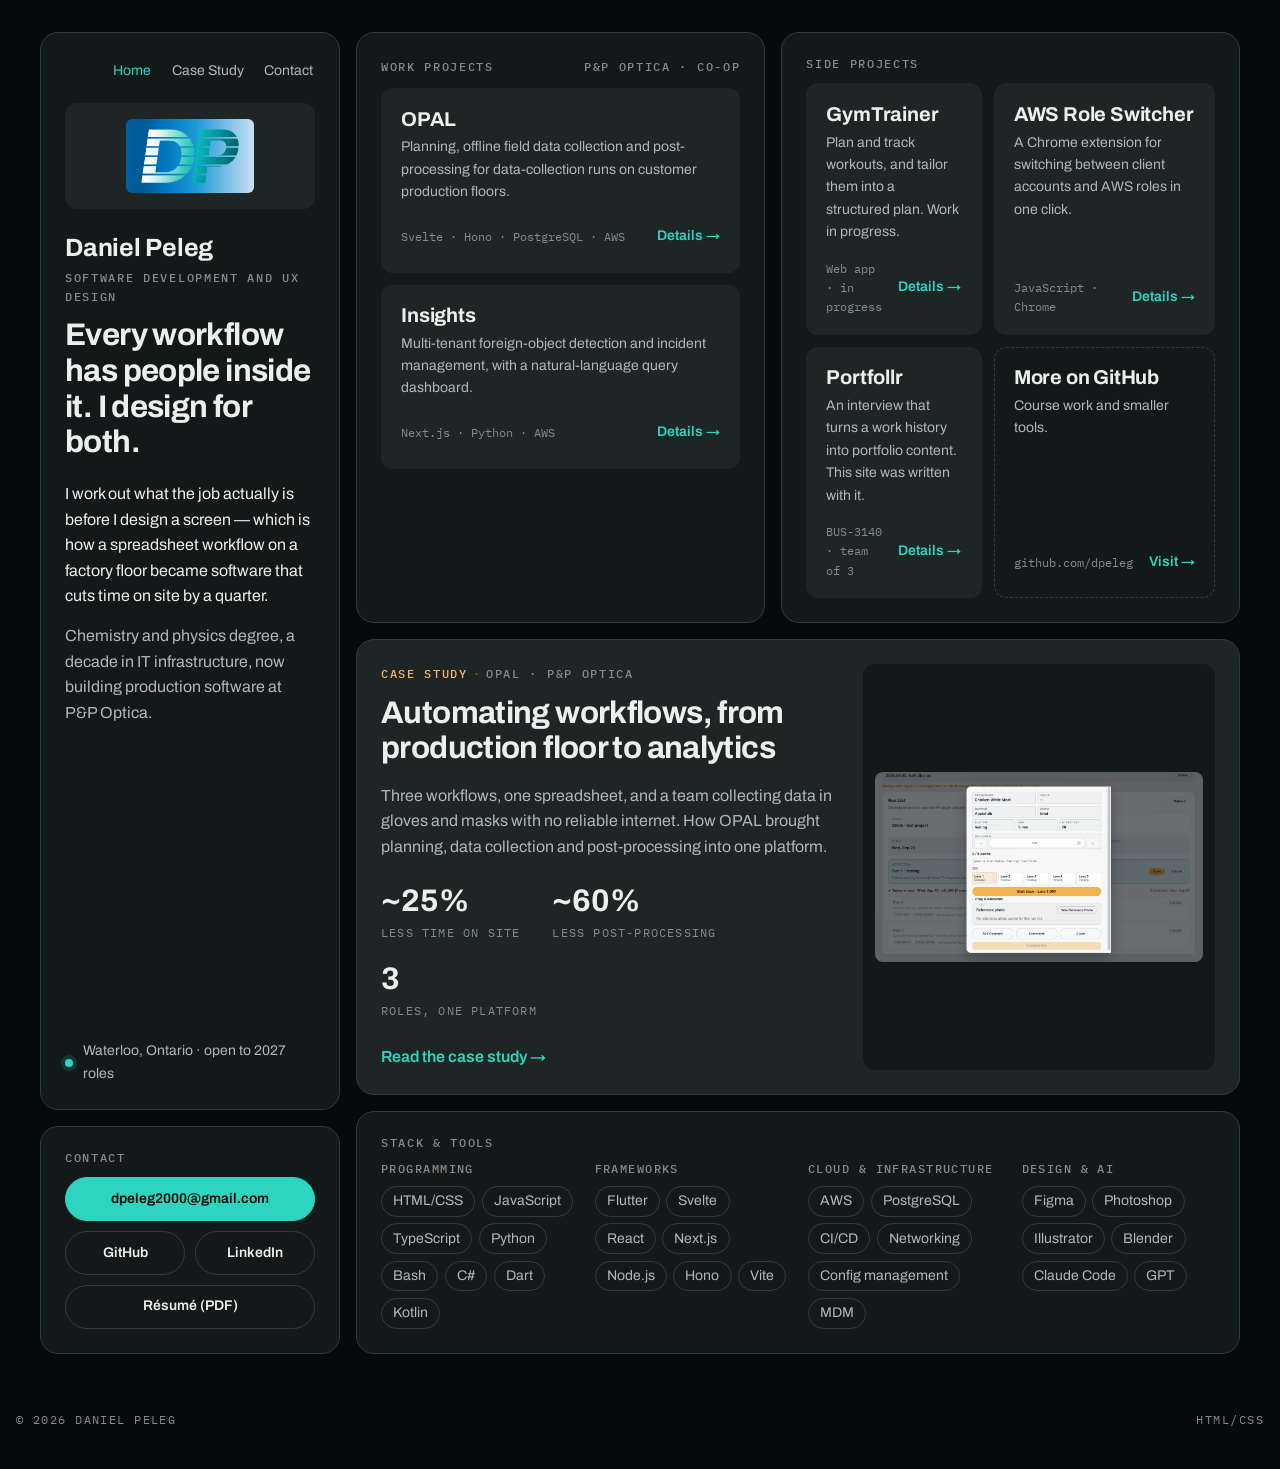
==== commit 820fbd7c: "style udpates" ====
--- a/index.html
+++ b/index.html
@@ -4,16 +4,16 @@
 <head>
   <meta charset="utf-8">
   <meta name="viewport" content="width=device-width, initial-scale=1">
-  <title>Daniel Peleg — UX/UI Developer | Workflow-first software, Waterloo ON</title>
+  <title>Daniel Peleg — Software Development and UX Design | Workflow-first software, Waterloo ON</title>
   <meta name="description"
-    content="Portfolio of Daniel Peleg, a UX/UI developer in Waterloo, Ontario. I work out what the job actually is before I design a screen — featured: OPAL, a platform that cut time on site by ~25% and post-processing by ~60%.">
+    content="Portfolio of Daniel Peleg, working in software development and UX design in Waterloo, Ontario. I work out what the job actually is before I design a screen — featured: OPAL, a platform that cut time on site by ~25% and post-processing by ~60%.">
   <meta name="author" content="Daniel Peleg">
   <meta name="theme-color" content="#070A0A">
   <link rel="canonical" href="https://dpeleg.github.io/">
 
   <!-- Open Graph / social preview -->
   <meta property="og:type" content="website">
-  <meta property="og:title" content="Daniel Peleg — UX/UI Developer">
+  <meta property="og:title" content="Daniel Peleg — Software Development and UX Design">
   <meta property="og:description"
     content="Every workflow has people inside it. I design for both. Featured case study: OPAL, from production floor to analytics.">
   <meta property="og:image" content="https://dpeleg.github.io/assets/img/og-image.png">
@@ -33,7 +33,7 @@
     "@context": "https://schema.org",
     "@type": "Person",
     "name": "Daniel Peleg",
-    "jobTitle": "UX/UI Developer",
+    "jobTitle": "Software Development and UX Design",
     "address": { "@type": "PostalAddress", "addressLocality": "Waterloo", "addressRegion": "ON", "addressCountry": "CA" },
     "alumniOf": ["Conestoga College", "The Hebrew University of Jerusalem"],
     "knowsAbout": ["UX design", "Svelte", "React", "TypeScript", "Python", "AWS", "PostgreSQL", "Flutter"]
@@ -60,7 +60,8 @@
           <img src="assets/img/logo.png" width="480" height="280" alt="DP monogram logo">
         </div>
 
-        <p class="label">Daniel Peleg · UX/UI developer</p>
+        <p class="identity__name">Daniel Peleg</p>
+        <p class="label">Software Development and UX Design</p>
         <h1>Every workflow has people inside it. I design for both.</h1>
         <p class="identity__lead">I work out what the job actually is before I design a screen — which is how a
           spreadsheet workflow on a factory floor became software that cuts time on site by a quarter.</p>
--- a/css/styles.css
+++ b/css/styles.css
@@ -193,6 +193,7 @@
   background: var(--raised); border-radius: var(--radius-sm);
   padding: 1rem; display: grid; place-items: center; margin-bottom: 1.5rem;
 }
+.identity__name { font-size: var(--fs-lg); font-weight: 700; line-height: 1.2; letter-spacing: -0.01em; color: var(--text); margin: 0 0 .3rem; }
 .identity__logo img { width: 128px; border-radius: 6px; }
 .identity h1 { font-size: var(--fs-xl); line-height: 1.14; letter-spacing: -0.02em; margin-bottom: 1.25rem; }
 .identity__lead { color: var(--text); }
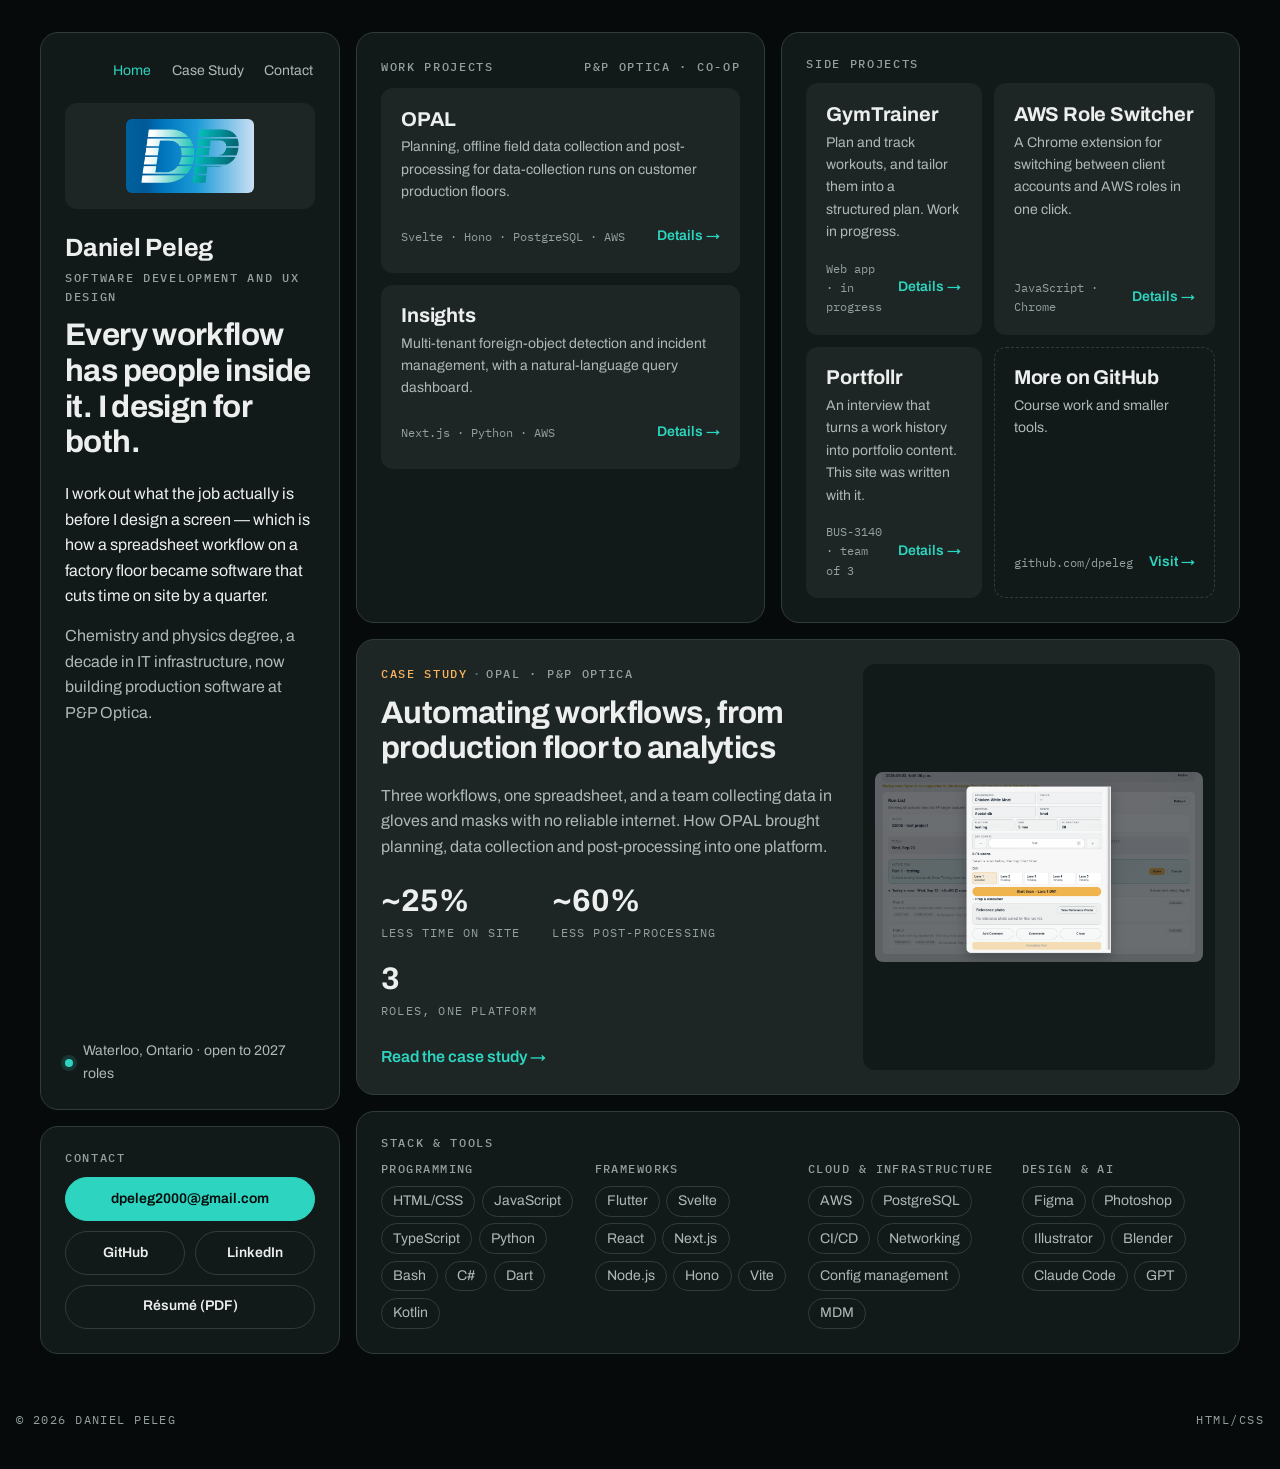
==== commit 18125cbb: "updated accessibility" ====
--- a/index.html
+++ b/index.html
@@ -28,6 +28,7 @@
     href="https://fonts.googleapis.com/css2?family=Archivo:wght@400;500;600;700&family=IBM+Plex+Mono:wght@400;500&display=swap">
   <link rel="stylesheet" href="css/styles.css">
 
+  <!-- Structured data so search engines know who the site is about -->
   <script type="application/ld+json">
   {
     "@context": "https://schema.org",
@@ -44,10 +45,12 @@
 <body>
   <a class="skip-link" href="#main">Skip to main content</a>
 
+  <!-- Two-column bento layout on wide screens, a single column on phones -->
   <div class="home">
     <!-- ============ Left rail: identity + contact ============ -->
     <div class="home__rail">
       <header class="panel identity">
+        <!-- Small nav inside the identity panel, since the home page has no top bar -->
         <nav class="mini-nav" aria-label="Primary">
           <ul>
             <li><a href="index.html" aria-current="page">Home</a></li>
@@ -56,13 +59,14 @@
           </ul>
         </nav>
 
+        <!-- Logo, name and positioning line: the first thing a recruiter reads -->
         <div class="identity__logo">
           <img src="assets/img/logo.png" width="480" height="280" alt="DP monogram logo">
         </div>
 
-        <p class="identity__name">Daniel Peleg</p>
+        <h1 class="identity__name">Daniel Peleg</h1>
         <p class="label">Software Development and UX Design</p>
-        <h1>Every workflow has people inside it. I design for both.</h1>
+        <h2 class="identity__tagline">Every workflow has people inside it. I design for both.</h2>
         <p class="identity__lead">I work out what the job actually is before I design a screen — which is how a
           spreadsheet workflow on a factory floor became software that cuts time on site by a quarter.</p>
         <p class="identity__bg">Chemistry and physics degree, a decade in IT infrastructure, now building production
@@ -71,6 +75,7 @@
         <p class="status">Waterloo, Ontario · open to 2027 roles</p>
       </header>
 
+      <!-- Contact sits right under the identity, so it is never more than a scroll away -->
       <section class="panel contact" id="contact" aria-labelledby="contact-title">
         <h2 class="label" id="contact-title">Contact</h2>
         <a class="btn btn--primary btn--block" href="mailto:dpeleg2000@gmail.com">dpeleg2000@gmail.com</a>
@@ -84,6 +89,7 @@
 
     <!-- ============ Main: projects, case study, stack ============ -->
     <main class="home__main" id="main">
+      <!-- Work projects first: OPAL and Insights, each opens its own popup -->
       <section class="panel" id="work" aria-labelledby="work-title">
         <div class="panel__head">
           <h2 class="label" id="work-title">Work projects</h2>
@@ -113,6 +119,7 @@
         </div>
       </section>
 
+      <!-- Side projects: smaller cards in a grid, same popup pattern -->
       <section class="panel" aria-labelledby="side-title">
         <h2 class="label" id="side-title">Side projects</h2>
         <div class="cards cards--grid">
@@ -143,6 +150,7 @@
                 →<span class="visually-hidden"> about Portfollr</span></button>
             </div>
           </article>
+          <!-- Dashed "more" card pointing to GitHub instead of a popup -->
           <article class="card card--more">
             <h3>More on GitHub</h3>
             <p>Course work and smaller tools.</p>
@@ -155,6 +163,7 @@
         </div>
       </section>
 
+      <!-- Featured case study with the two headline numbers -->
       <section class="panel panel--raised feature" aria-labelledby="feature-title">
         <div>
           <p class="label"><span class="label--amber">Case study</span><span class="sep">·</span>OPAL · P&amp;P Optica
@@ -176,6 +185,7 @@
         </div>
       </section>
 
+      <!-- Tech stack grouped by area, plain lists so screen readers read them as lists -->
       <section class="panel stack-panel" aria-labelledby="stack-title">
         <h2 class="label" id="stack-title">Stack &amp; tools</h2>
         <div class="stack">
@@ -231,6 +241,7 @@
     </main>
   </div>
 
+  <!-- Footer -->
   <footer class="site-footer">
     <span>© 2026 Daniel Peleg</span>
     <span> HTML/CSS</span>
@@ -238,6 +249,7 @@
 
   <!-- ================= Project dialogs ================= -->
 
+  <!-- Each popup is a native <dialog>: Esc, the close button or a backdrop click closes it (see main.js) -->
   <dialog class="project-dialog" id="project-opal" aria-labelledby="opal-title">
     <div class="dialog__inner">
       <div class="dialog__head">
@@ -251,6 +263,7 @@
         </button>
       </div>
       <div class="dialog__body">
+        <!-- Screenshot gallery: thumbnails swap the big image, no carousel -->
         <div class="gallery" data-gallery>
           <div class="gallery__main">
             <img src="assets/case-study/opal-operator-wide.png" width="1162" height="673"
@@ -298,6 +311,7 @@
             </div>
           </dl>
           <p class="label">Highlights</p>
+          <!-- Three short highlights, the rest lives in the case study -->
           <ul class="highlights">
             <li>~25% less time at the customer site</li>
             <li>~60% less post-processing time</li>
@@ -305,10 +319,11 @@
           </ul>
         </div>
       </div>
+      <!-- Footer actions: case study link for OPAL, GitHub for open-source projects -->
       <div class="dialog__foot">
         <small>Internal tool · screens show test data only</small>
         <div class="dialog__actions">
-          <a class="btn btn--primary" href="case-study.html">Read the case study</a>
+          <a class="btn btn--primary" href="case-study.html">Read the full OPAL case study</a>
           <button class="btn" type="button" data-close>Close</button>
         </div>
       </div>
@@ -329,6 +344,7 @@
       </div>
       <div class="dialog__body">
         <div>
+          <!-- No screenshots allowed for Insights, so a clear placeholder instead of a blank -->
           <div class="placeholder-media">Proprietary information — this screen could not be published</div>
         </div>
         <div class="dialog__info">
@@ -438,7 +454,7 @@
       <div class="dialog__body">
         <div>
           <div class="gallery__main"><img src="assets/projects/gymtrainer.png" width="486" height="612" loading="lazy"
-              alt="GymTrainer workout screen: Day 2 of a 10-day plan, listing warm-up exercises with target sets and an Add set button for each, and Today, History and Plan tabs.">
+              alt="GymTrainer workout screen: Day 2 warm-up exercises with Today, History and Plan tabs.">
           </div>
         </div>
         <div class="dialog__info">
@@ -517,6 +533,7 @@
     </div>
   </dialog>
 
+  <!-- One small script, loaded last; everything still works without it -->
   <script src="js/main.js" defer></script>
 </body>
 
--- a/css/styles.css
+++ b/css/styles.css
@@ -17,7 +17,7 @@
   /* text */
   --text: #EDEFEE;       /* 15.31:1 on panel */
   --text-2: #AEB8B6;     /*  8.70:1 on panel */
-  --text-mute: #828C8A;  /*  5.11:1 on panel — labels and metadata only */
+  --text-mute: #94A09D;  /*  6.55:1 on panel, 5.73:1 on raised — labels and metadata only */
 
   /* accents — teal = interactive, amber = artifacts / evidence */
   --teal: #2DD4BF;
@@ -195,7 +195,7 @@
 }
 .identity__name { font-size: var(--fs-lg); font-weight: 700; line-height: 1.2; letter-spacing: -0.01em; color: var(--text); margin: 0 0 .3rem; }
 .identity__logo img { width: 128px; border-radius: 6px; }
-.identity h1 { font-size: var(--fs-xl); line-height: 1.14; letter-spacing: -0.02em; margin-bottom: 1.25rem; }
+.identity h2 { font-size: var(--fs-xl); line-height: 1.14; letter-spacing: -0.02em; margin-bottom: 1.25rem; }
 .identity__lead { color: var(--text); }
 .identity__bg { color: var(--text-2); }
 .status { display: flex; align-items: center; gap: .6rem; margin-top: auto; padding-top: 1.25rem; font-size: var(--fs-sm); color: var(--text-2); }
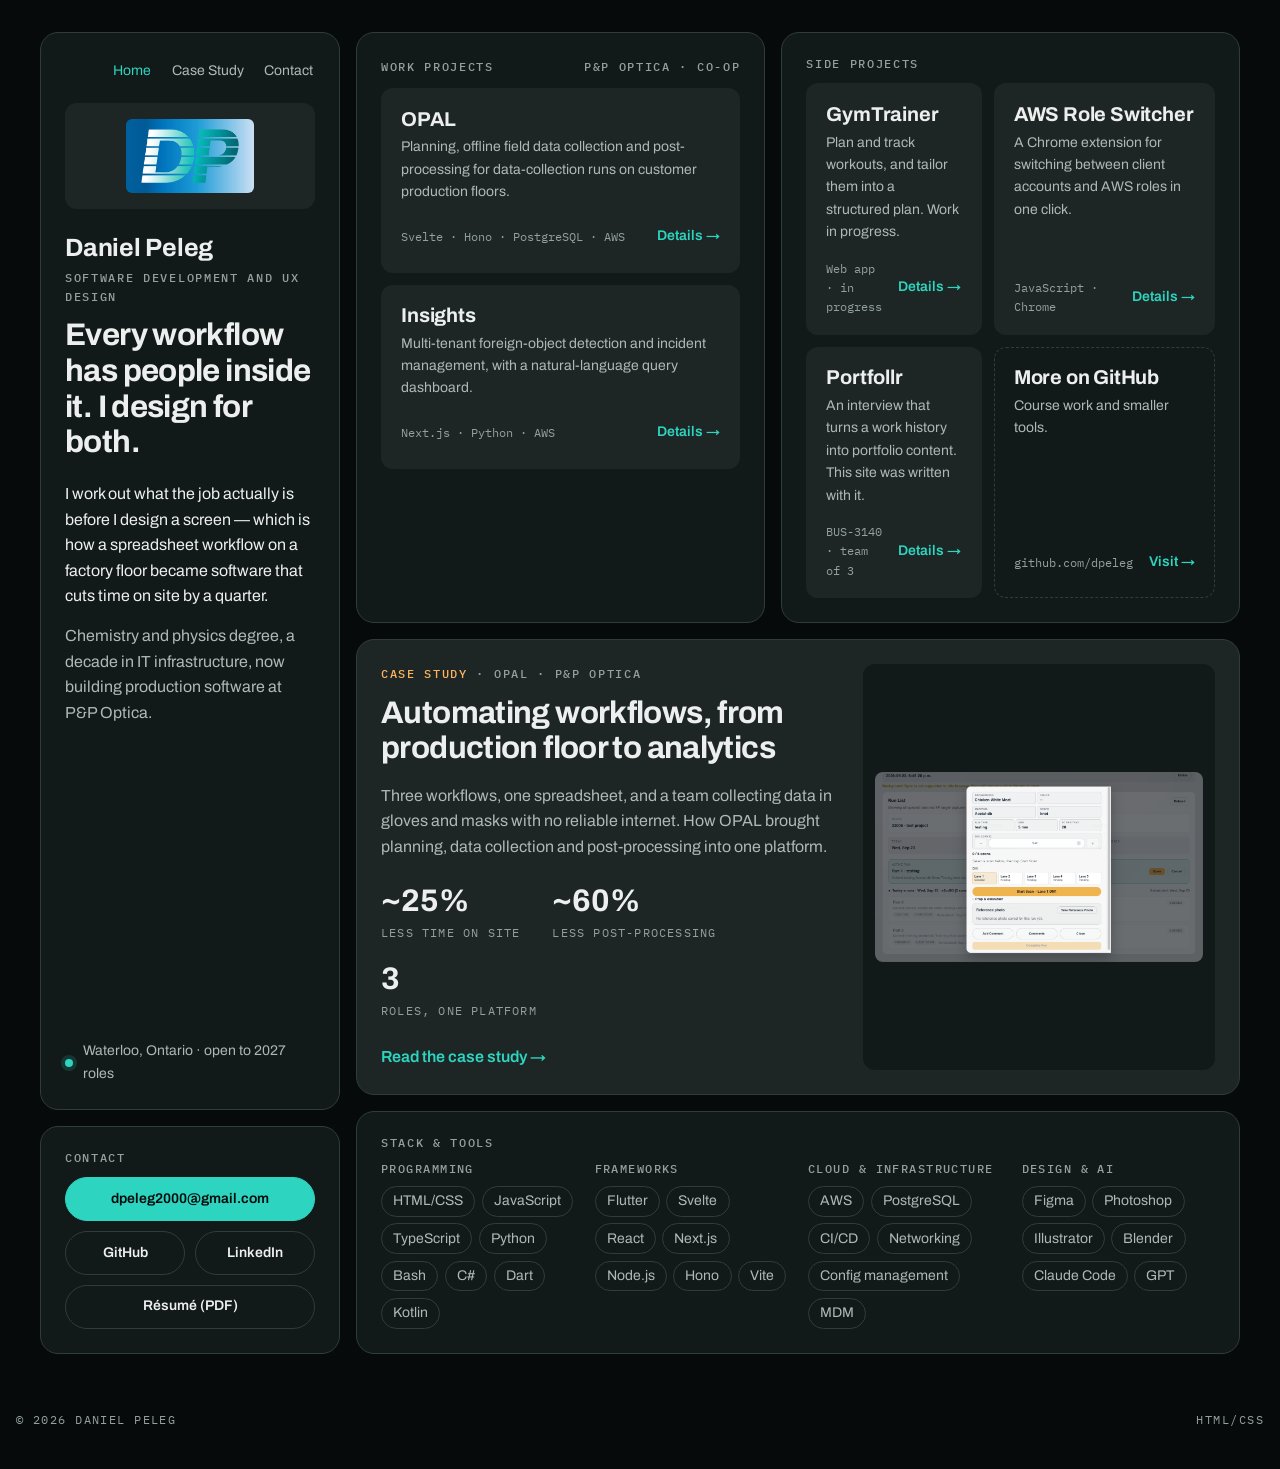
==== commit 2c0632f1: "fixed the dot" ====
--- a/index.html
+++ b/index.html
@@ -166,7 +166,7 @@
       <!-- Featured case study with the two headline numbers -->
       <section class="panel panel--raised feature" aria-labelledby="feature-title">
         <div>
-          <p class="label"><span class="label--amber">Case study</span><span class="sep">·</span>OPAL · P&amp;P Optica
+          <p class="label"><span class="label--amber">Case study</span> · OPAL · P&amp;P Optica
           </p>
           <h2 id="feature-title">Automating workflows, from production floor to analytics</h2>
           <p class="feature__summary">Three workflows, one spreadsheet, and a team collecting data in gloves and masks
@@ -253,7 +253,7 @@
   <dialog class="project-dialog" id="project-opal" aria-labelledby="opal-title">
     <div class="dialog__inner">
       <div class="dialog__head">
-        <p class="label">Work project<span class="sep">·</span>P&amp;P Optica</p>
+        <p class="label">Work project · P&amp;P Optica</p>
         <h2 id="opal-title">OPAL</h2>
         <p>One internal platform for planning, on-site data collection and post-processing of training data.</p>
         <button class="dialog__close" type="button" data-close aria-label="Close OPAL details">
@@ -333,7 +333,7 @@
   <dialog class="project-dialog" id="project-insights" aria-labelledby="insights-title">
     <div class="dialog__inner">
       <div class="dialog__head">
-        <p class="label">Work project<span class="sep">·</span>P&amp;P Optica</p>
+        <p class="label">Work project · P&amp;P Optica</p>
         <h2 id="insights-title">Insights</h2>
         <p>Multi-tenant foreign-object detection and incident management for food-processing customers.</p>
         <button class="dialog__close" type="button" data-close aria-label="Close Insights details">
@@ -490,7 +490,7 @@
   <dialog class="project-dialog" id="project-portfollr" aria-labelledby="portfollr-title">
     <div class="dialog__inner">
       <div class="dialog__head">
-        <p class="label">Course project<span class="sep">·</span>BUS-3140</p>
+        <p class="label">Course project · BUS-3140</p>
         <h2 id="portfollr-title">Portfollr</h2>
         <p>An interview that turns a work history into portfolio content.</p>
         <button class="dialog__close" type="button" data-close aria-label="Close Portfollr details">
--- a/css/styles.css
+++ b/css/styles.css
@@ -103,7 +103,6 @@
   margin: 0 0 0.75rem;
 }
 .label--amber { color: var(--amber); }
-.label .sep { opacity: 0.6; margin: 0 0.4em; }
 
 /* amber artifact label — signals a labelled UX artifact */
 .artifact-label {
